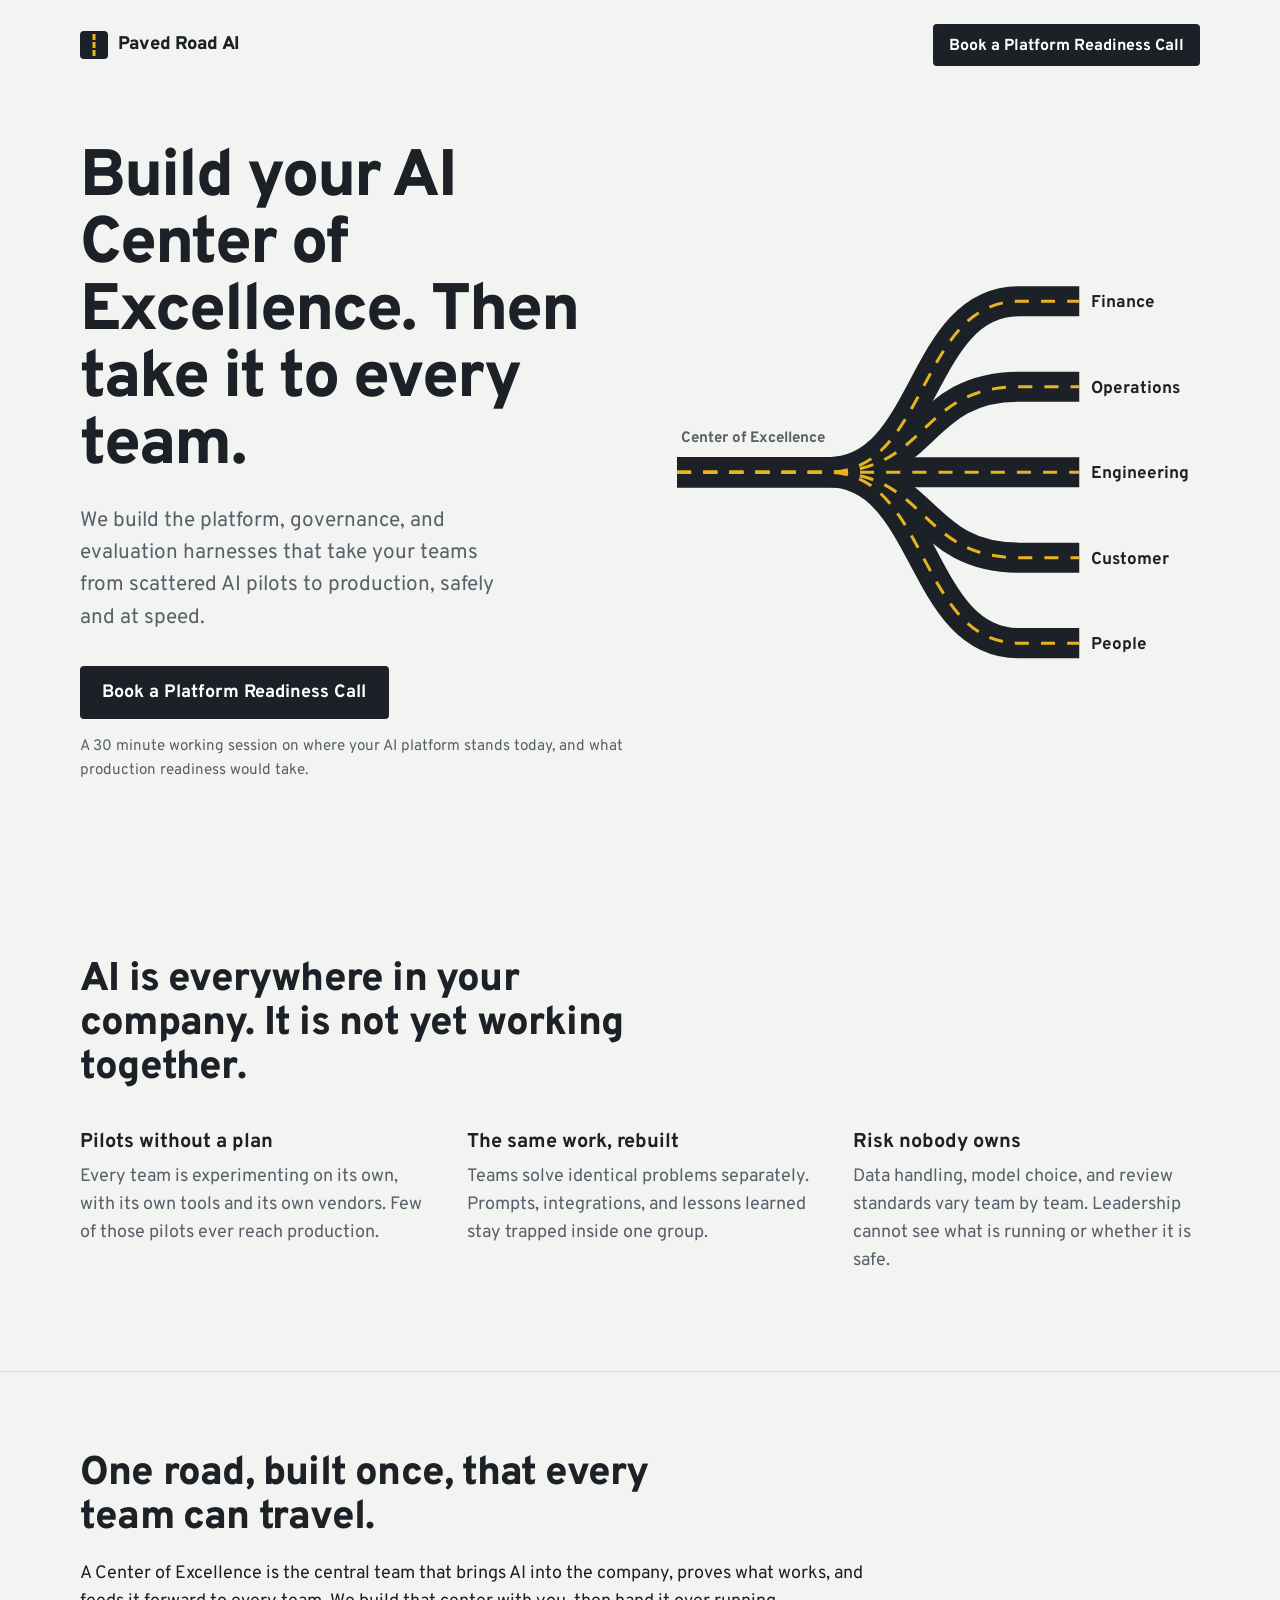
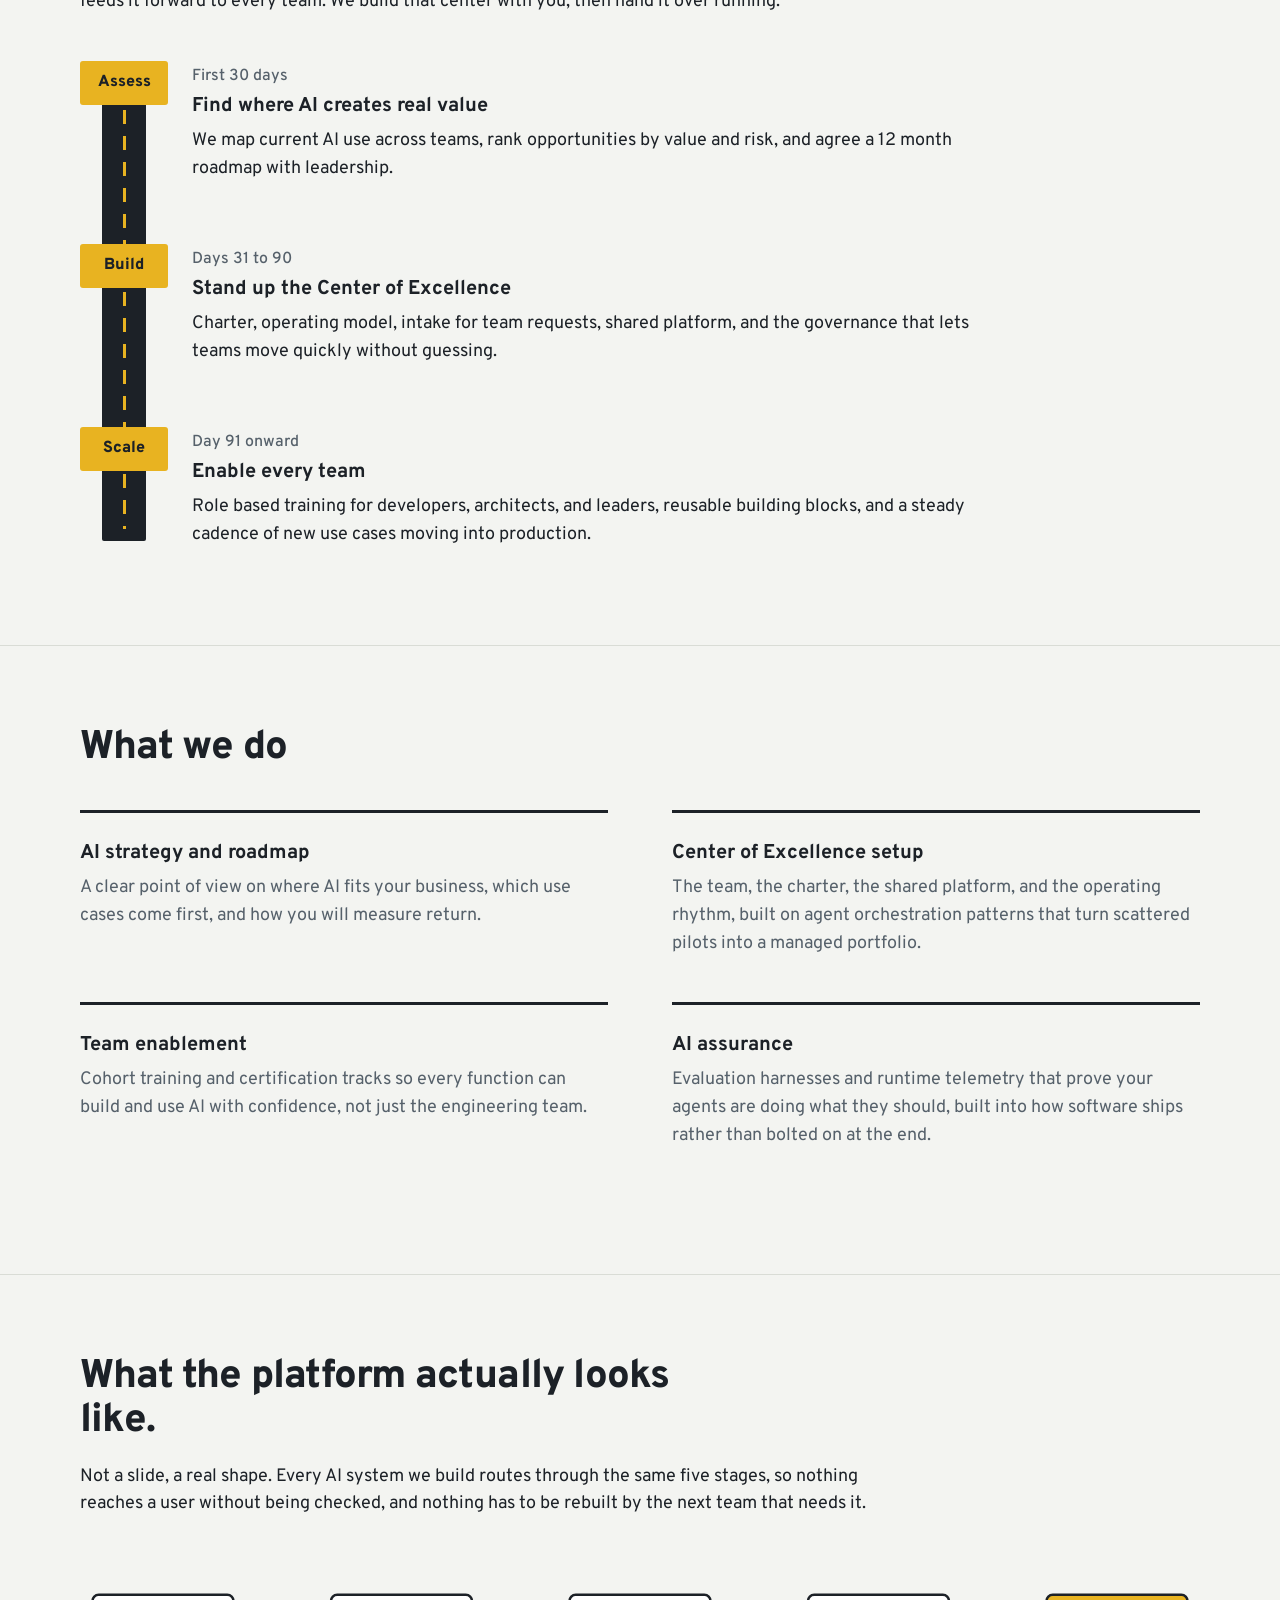
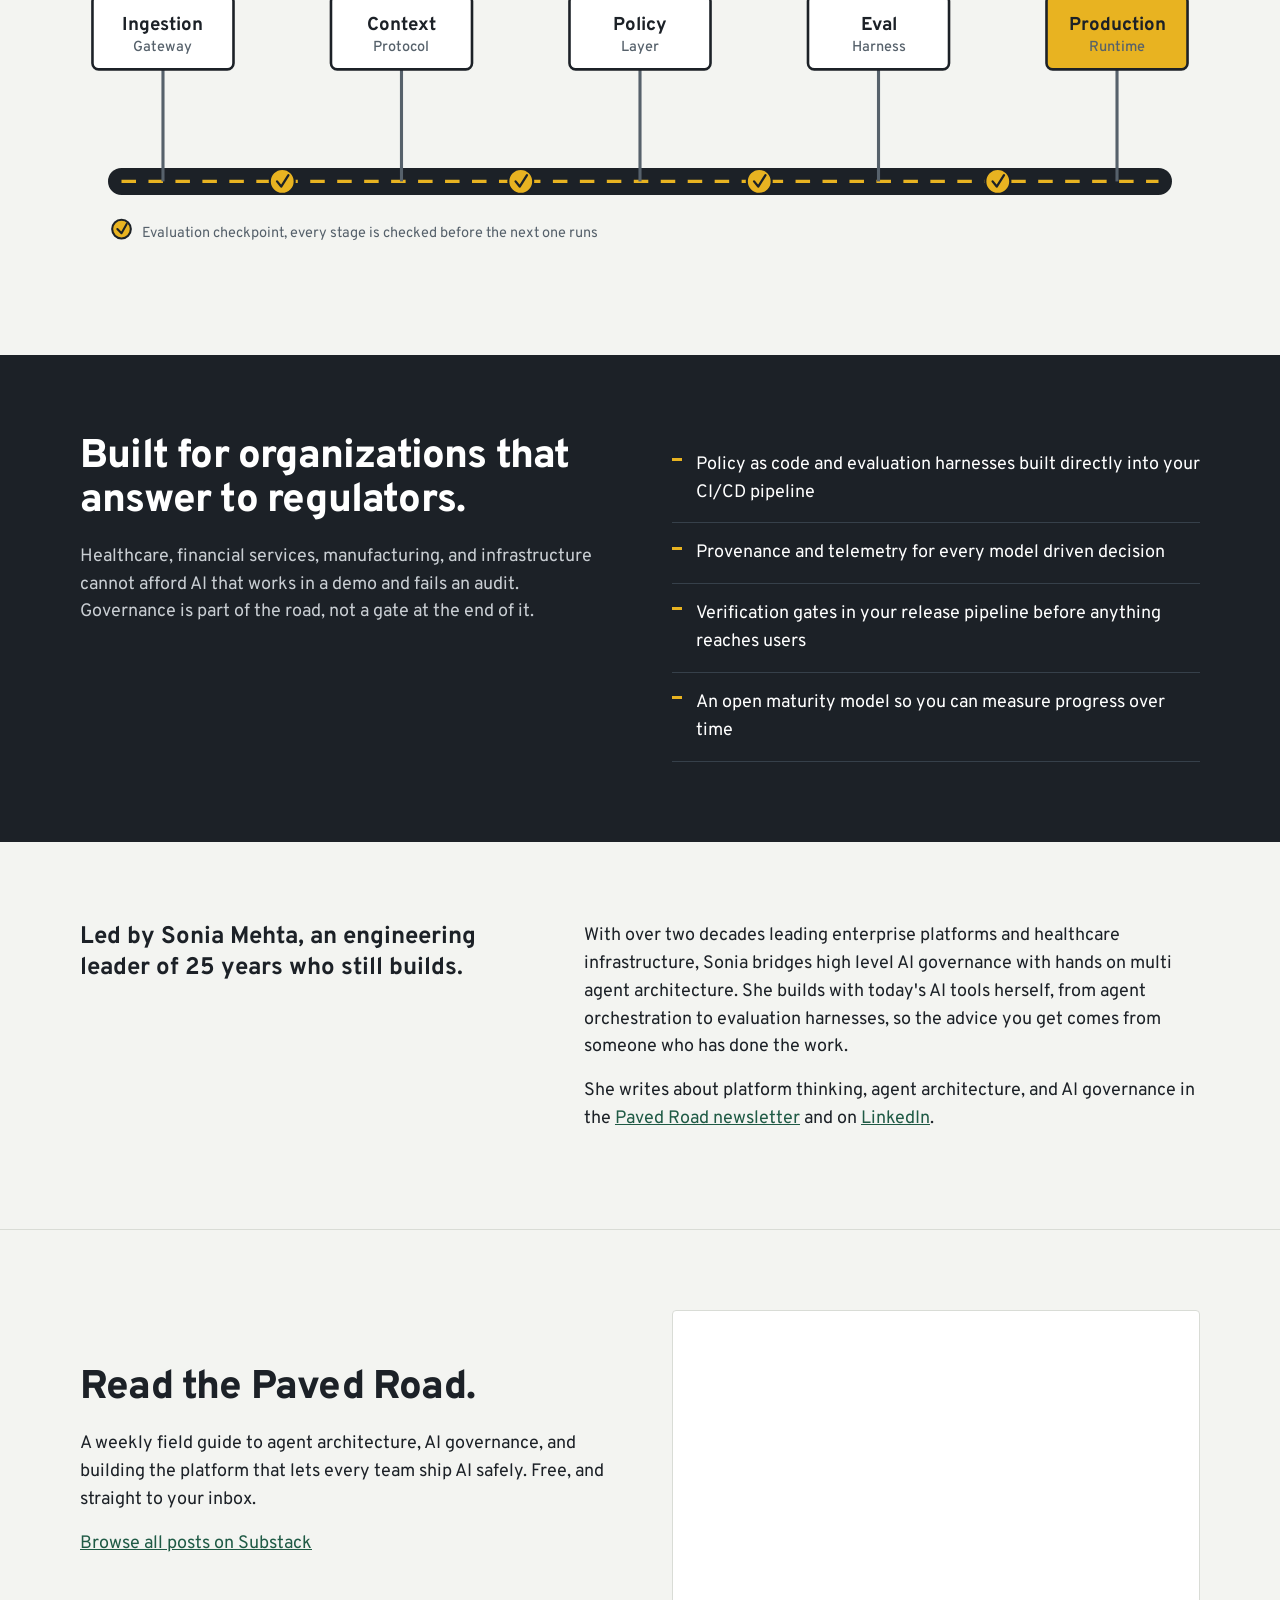
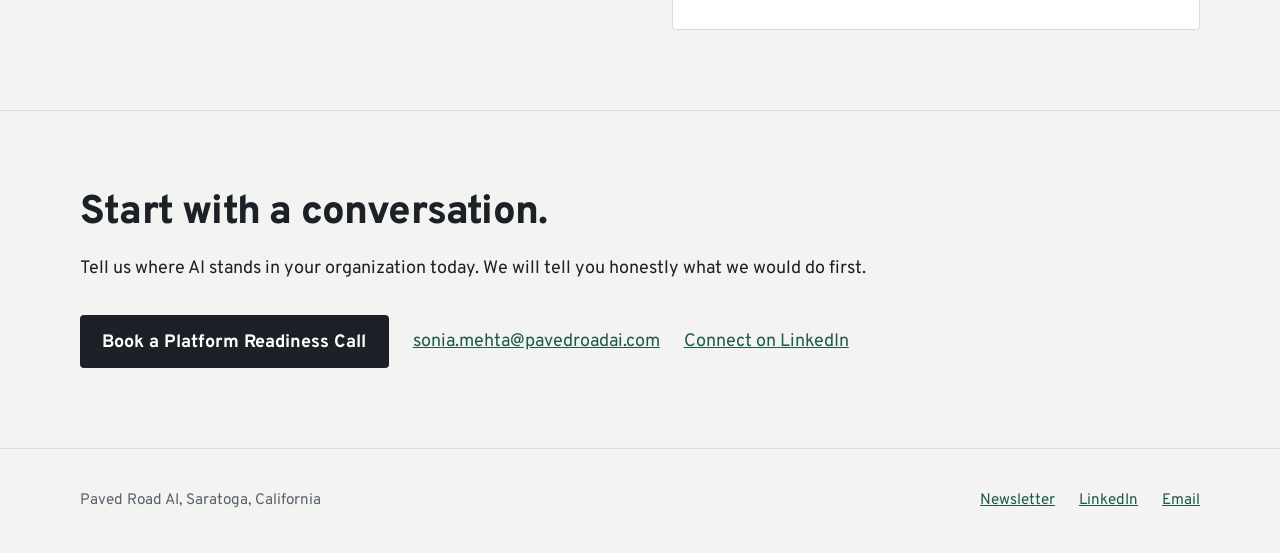
==== index.html @ 919a2238 "Add files via upload" ====
<!DOCTYPE html>
<html lang="en">
<head>
<meta charset="utf-8">
<meta name="viewport" content="width=device-width, initial-scale=1, viewport-fit=cover">
<title>Paved Road AI | Your AI Center of Excellence, built and enabled</title>
<meta name="description" content="Paved Road AI builds your AI Center of Excellence, then enables every team to use it safely and at speed.">
<link rel="preconnect" href="https://fonts.googleapis.com">
<link rel="preconnect" href="https://fonts.gstatic.com" crossorigin>
<link href="https://fonts.googleapis.com/css2?family=Overpass:wght@400;500;700;800&display=swap" rel="stylesheet">
<style>
  /* Change this one link when your Calendly page is ready: search for CALENDLY in the script below. */
  :root {
    --asphalt: #1C2127;
    --concrete: #F3F4F1;
    --curb: #D9DCD6;
    --lane: #E8B321;
    --slate: #56616B;
    --sign: #1F5A45;
    --measure: 68ch;
    box-sizing: border-box;
    padding-top: env(safe-area-inset-top, 0px);
    padding-bottom: env(safe-area-inset-bottom, 0px);
  }
  *, *::before, *::after { box-sizing: inherit; }
  html { scroll-padding-top: env(safe-area-inset-top, 0px); scroll-behavior: smooth; }
  body {
    margin: 0;
    background: var(--concrete);
    color: var(--asphalt);
    font-family: "Overpass", "Helvetica Neue", Arial, sans-serif;
    font-size: 1.125rem;
    line-height: 1.55;
    -webkit-font-smoothing: antialiased;
  }
  a { color: var(--sign); }
  a:focus-visible, .btn:focus-visible { outline: 3px solid var(--lane); outline-offset: 3px; }
  img, svg { max-width: 100%; }

  .wrap { width: min(1120px, 100% - 2.5rem); margin-inline: auto; }

  /* Header */
  .top { display: flex; align-items: center; justify-content: space-between; padding-block: 1.5rem; }
  .mark { display: flex; align-items: center; gap: .6rem; font-weight: 800; font-size: 1.15rem; text-decoration: none; color: var(--asphalt); letter-spacing: -.01em; }
  .mark svg { width: 28px; height: 28px; }

  .btn {
    display: inline-block;
    background: var(--asphalt);
    color: #fff;
    font-weight: 700;
    text-decoration: none;
    padding: .85rem 1.4rem .75rem;
    border-radius: 4px;
    transition: background .15s ease;
  }
  .btn:hover { background: var(--sign); }
  .btn.small { padding: .6rem 1rem .5rem; font-size: 1rem; }

  /* Hero */
  .hero { display: grid; grid-template-columns: 1.05fr 1fr; gap: 3rem; align-items: center; padding-block: 3.5rem 5rem; }
  h1 {
    font-size: clamp(2.4rem, 5.2vw, 4.1rem);
    line-height: 1.02;
    letter-spacing: -.03em;
    font-weight: 800;
    margin: 0 0 1.5rem;
  }
  .lede { font-size: 1.3rem; color: var(--slate); max-width: 34ch; margin: 0 0 2rem; }
  .hero-note { margin-top: 1rem; font-size: .95rem; color: var(--slate); }

  .road-map { width: 100%; height: auto; display: block; }
  .road-map .bed { fill: none; stroke: var(--asphalt); stroke-width: 30; stroke-linecap: butt; }
  .road-map .line { fill: none; stroke: var(--lane); stroke-width: 3; stroke-dasharray: 14 12; }
  .road-map text { font-family: "Overpass", sans-serif; fill: var(--asphalt); font-size: 17px; font-weight: 700; }
  .road-map .hub { font-size: 15px; font-weight: 700; fill: var(--slate); }
  @media (prefers-reduced-motion: no-preference) {
    .road-map .line { animation: flow 2.8s cubic-bezier(.2,.7,.3,1) 1 both; }
    @keyframes flow { from { stroke-dashoffset: 260; } to { stroke-dashoffset: 0; } }
  }

  /* Sections */
  section { padding-block: 5rem; }
  section + section { border-top: 1px solid var(--curb); }
  h2 { font-size: clamp(1.8rem, 3.2vw, 2.5rem); line-height: 1.1; letter-spacing: -.02em; font-weight: 800; margin: 0 0 1.25rem; max-width: 22ch; }
  h3 { font-size: 1.25rem; line-height: 1.25; margin: 0 0 .5rem; font-weight: 700; }
  p { margin: 0 0 1rem; max-width: var(--measure); }

  .problem-grid { display: grid; grid-template-columns: repeat(3, 1fr); gap: 2.5rem; margin-top: 2.5rem; }
  .problem-grid p { color: var(--slate); }

  /* The route: a real sequence, so it is numbered */
  .route { list-style: none; margin: 3rem 0 0; padding: 0; position: relative; }
  .route::before {
    content: "";
    position: absolute; left: 22px; top: 8px; bottom: 8px; width: 44px;
    background: var(--asphalt);
    border-radius: 2px;
  }
  .route::after {
    content: "";
    position: absolute; left: 43px; top: 20px; bottom: 20px; width: 3px;
    background: repeating-linear-gradient(to bottom, var(--lane) 0 14px, transparent 14px 26px);
  }
  .route li { position: relative; padding: 0 0 3rem 7rem; }
  .route li:last-child { padding-bottom: 0; }
  .route .stop {
    position: absolute; left: 0; top: -.2rem;
    width: 88px; height: 44px;
    display: grid; place-items: center;
    background: var(--lane); color: var(--asphalt);
    font-weight: 800; font-size: 1rem; border-radius: 3px;
    z-index: 1;
  }
  .route .days { color: var(--slate); font-weight: 500; font-size: 1rem; margin-bottom: .35rem; }

  .services { display: grid; grid-template-columns: 1fr 1fr; gap: 0 4rem; margin-top: 2.5rem; }
  .services div { padding: 1.75rem 0; border-top: 3px solid var(--asphalt); }
  .services p { color: var(--slate); }

  .pipeline { width: 100%; height: auto; margin-top: 2.5rem; }
  .road-bed2 { fill: none; stroke: var(--asphalt); stroke-width: 26; stroke-linecap: round; }
  .road-line2 { fill: none; stroke: var(--lane); stroke-width: 3; stroke-dasharray: 14 12; }
  .signs .post { stroke: var(--slate); stroke-width: 3; }
  .signs rect { fill: #fff; stroke: var(--asphalt); stroke-width: 2.5; }
  .signs text { font-family: "Overpass", sans-serif; font-weight: 700; font-size: 18px; fill: var(--asphalt); text-anchor: middle; }
  .signs text.sub { font-weight: 500; font-size: 14px; fill: var(--slate); }
  .sign-final rect { fill: var(--lane); }
  .checkpoints circle { fill: var(--lane); stroke: var(--asphalt); stroke-width: 2; }
  .checkpoints path { fill: none; stroke: var(--asphalt); stroke-width: 2.2; stroke-linecap: round; stroke-linejoin: round; }
  .legend circle { fill: var(--lane); stroke: var(--asphalt); stroke-width: 2; }
  .legend path { fill: none; stroke: var(--asphalt); stroke-width: 2; stroke-linecap: round; stroke-linejoin: round; }
  .legend text { font-family: "Overpass", sans-serif; font-size: 14px; fill: var(--slate); dominant-baseline: middle; }

  .assurance { background: var(--asphalt); color: #fff; border-top: none !important; }
  .assurance h2 { color: #fff; }
  .assurance p { color: #C9CED3; }
  .assurance .cols { display: grid; grid-template-columns: 1fr 1fr; gap: 4rem; align-items: start; }
  .assurance ul { margin: 0; padding: 0; list-style: none; }
  .assurance li { padding: 1rem 0 1rem 1.5rem; border-bottom: 1px solid #36404A; position: relative; }
  .assurance li::before { content: ""; position: absolute; left: 0; top: 1.45rem; width: 10px; height: 3px; background: var(--lane); }
  .assurance + section { border-top: none; }

  .about { display: grid; grid-template-columns: 1fr 1.4fr; gap: 4rem; }
  .about .kicker { font-size: 1.5rem; font-weight: 700; line-height: 1.3; margin: 0; }

  .closing { text-align: left; }
  .closing .actions { display: flex; flex-wrap: wrap; gap: 1.5rem; align-items: center; margin-top: 2rem; }

  .news-cols { display: grid; grid-template-columns: 1fr 1fr; gap: 4rem; align-items: center; }
  .newsletter iframe { width: 100%; height: 320px; border: 1px solid var(--curb); border-radius: 4px; background: #fff; }
  .foot-links { display: flex; gap: 1.5rem; flex-wrap: wrap; }

  footer { padding-block: 2.5rem; border-top: 1px solid var(--curb); color: var(--slate); font-size: .95rem; }
  footer .wrap { display: flex; flex-wrap: wrap; gap: 1rem 2rem; justify-content: space-between; }

  @media (max-width: 860px) {
    .hero, .assurance .cols, .about, .news-cols { grid-template-columns: 1fr; gap: 2.5rem; }
    .hero { padding-block: 2rem 3.5rem; }
    .problem-grid, .services { grid-template-columns: 1fr; gap: 0; }
    .pipeline { min-width: 820px; }
    #architecture .wrap { overflow-x: auto; }
    .problem-grid { gap: 1.5rem; }
    section { padding-block: 3.5rem; }
    .route li { padding-left: 6.5rem; }
  }
</style>
</head>
<body>

<header class="wrap top">
  <a class="mark" href="#">
    <svg viewBox="0 0 28 28" aria-hidden="true"><rect width="28" height="28" rx="4" fill="#1C2127"/><rect x="12.5" y="3" width="3" height="6" fill="#E8B321"/><rect x="12.5" y="11" width="3" height="6" fill="#E8B321"/><rect x="12.5" y="19" width="3" height="6" fill="#E8B321"/></svg>
    Paved Road AI
  </a>
  <a class="btn small js-book" href="#">Book a Platform Readiness Call</a>
</header>

<main>
  <div class="wrap hero">
    <div>
      <h1>Build your AI Center of Excellence. Then take it to every team.</h1>
      <p class="lede">We build the platform, governance, and evaluation harnesses that take your teams from scattered AI pilots to production, safely and at speed.</p>
      <a class="btn js-book" href="#">Book a Platform Readiness Call</a>
      <p class="hero-note">A 30 minute working session on where your AI platform stands today, and what production readiness would take.</p>
    </div>
    <svg class="road-map" viewBox="0 0 520 440" role="img" aria-label="One road labeled Center of Excellence branching into five roads leading to Finance, Operations, Engineering, Customer, and People.">
      <g class="beds">
        <path class="bed" d="M0 220 H150 C250 220 240 50 340 50 H400"/>
        <path class="bed" d="M0 220 H150 C250 220 240 135 340 135 H400"/>
        <path class="bed" d="M0 220 H400"/>
        <path class="bed" d="M0 220 H150 C250 220 240 305 340 305 H400"/>
        <path class="bed" d="M0 220 H150 C250 220 240 390 340 390 H400"/>
      </g>
      <g>
        <path class="line" d="M0 220 H150 C250 220 240 50 340 50 H400"/>
        <path class="line" d="M0 220 H150 C250 220 240 135 340 135 H400"/>
        <path class="line" d="M0 220 H400"/>
        <path class="line" d="M0 220 H150 C250 220 240 305 340 305 H400"/>
        <path class="line" d="M0 220 H150 C250 220 240 390 340 390 H400"/>
      </g>
      <text class="hub" x="4" y="190">Center of Excellence</text>
      <text x="412" y="56">Finance</text>
      <text x="412" y="141">Operations</text>
      <text x="412" y="226">Engineering</text>
      <text x="412" y="311">Customer</text>
      <text x="412" y="396">People</text>
    </svg>
  </div>

  <section>
    <div class="wrap">
      <h2>AI is everywhere in your company. It is not yet working together.</h2>
      <div class="problem-grid">
        <div>
          <h3>Pilots without a plan</h3>
          <p>Every team is experimenting on its own, with its own tools and its own vendors. Few of those pilots ever reach production.</p>
        </div>
        <div>
          <h3>The same work, rebuilt</h3>
          <p>Teams solve identical problems separately. Prompts, integrations, and lessons learned stay trapped inside one group.</p>
        </div>
        <div>
          <h3>Risk nobody owns</h3>
          <p>Data handling, model choice, and review standards vary team by team. Leadership cannot see what is running or whether it is safe.</p>
        </div>
      </div>
    </div>
  </section>

  <section id="approach">
    <div class="wrap">
      <h2>One road, built once, that every team can travel.</h2>
      <p>A Center of Excellence is the central team that brings AI into the company, proves what works, and feeds it forward to every team. We build that center with you, then hand it over running.</p>
      <ol class="route">
        <li>
          <span class="stop">Assess</span>
          <div class="days">First 30 days</div>
          <h3>Find where AI creates real value</h3>
          <p>We map current AI use across teams, rank opportunities by value and risk, and agree a 12 month roadmap with leadership.</p>
        </li>
        <li>
          <span class="stop">Build</span>
          <div class="days">Days 31 to 90</div>
          <h3>Stand up the Center of Excellence</h3>
          <p>Charter, operating model, intake for team requests, shared platform, and the governance that lets teams move quickly without guessing.</p>
        </li>
        <li>
          <span class="stop">Scale</span>
          <div class="days">Day 91 onward</div>
          <h3>Enable every team</h3>
          <p>Role based training for developers, architects, and leaders, reusable building blocks, and a steady cadence of new use cases moving into production.</p>
        </li>
      </ol>
    </div>
  </section>

  <section id="services">
    <div class="wrap">
      <h2>What we do</h2>
      <div class="services">
        <div>
          <h3>AI strategy and roadmap</h3>
          <p>A clear point of view on where AI fits your business, which use cases come first, and how you will measure return.</p>
        </div>
        <div>
          <h3>Center of Excellence setup</h3>
          <p>The team, the charter, the shared platform, and the operating rhythm, built on agent orchestration patterns that turn scattered pilots into a managed portfolio.</p>
        </div>
        <div>
          <h3>Team enablement</h3>
          <p>Cohort training and certification tracks so every function can build and use AI with confidence, not just the engineering team.</p>
        </div>
        <div>
          <h3>AI assurance</h3>
          <p>Evaluation harnesses and runtime telemetry that prove your agents are doing what they should, built into how software ships rather than bolted on at the end.</p>
        </div>
      </div>
    </div>
  </section>

  <section id="architecture">
    <div class="wrap">
      <h2>What the platform actually looks like.</h2>
      <p>Not a slide, a real shape. Every AI system we build routes through the same five stages, so nothing reaches a user without being checked, and nothing has to be rebuilt by the next team that needs it.</p>
      <svg class="pipeline" viewBox="0 0 1080 280" role="img" aria-label="A road with five stops: Ingestion Gateway, Context Protocol, Policy Layer, Eval Harness, and Production Runtime, with evaluation checkpoints running along the road between each stop.">
        <path class="road-bed2" d="M40 200 H1040"/>
        <path class="road-line2" d="M40 200 H1040"/>
        <g class="checkpoints">
          <g transform="translate(195,200)"><circle r="12"/><path d="M-5 0 L-1 5 L6 -6" /></g>
          <g transform="translate(425,200)"><circle r="12"/><path d="M-5 0 L-1 5 L6 -6" /></g>
          <g transform="translate(655,200)"><circle r="12"/><path d="M-5 0 L-1 5 L6 -6" /></g>
          <g transform="translate(885,200)"><circle r="12"/><path d="M-5 0 L-1 5 L6 -6" /></g>
        </g>
        <g class="signs">
          <g transform="translate(80,0)">
            <line class="post" x1="0" y1="90" x2="0" y2="200"/>
            <rect x="-68" y="20" width="136" height="72" rx="6"/>
            <text y="54">Ingestion</text>
            <text y="74" class="sub">Gateway</text>
          </g>
          <g transform="translate(310,0)">
            <line class="post" x1="0" y1="90" x2="0" y2="200"/>
            <rect x="-68" y="20" width="136" height="72" rx="6"/>
            <text y="54">Context</text>
            <text y="74" class="sub">Protocol</text>
          </g>
          <g transform="translate(540,0)">
            <line class="post" x1="0" y1="90" x2="0" y2="200"/>
            <rect x="-68" y="20" width="136" height="72" rx="6"/>
            <text y="54">Policy</text>
            <text y="74" class="sub">Layer</text>
          </g>
          <g transform="translate(770,0)">
            <line class="post" x1="0" y1="90" x2="0" y2="200"/>
            <rect x="-68" y="20" width="136" height="72" rx="6"/>
            <text y="54">Eval</text>
            <text y="74" class="sub">Harness</text>
          </g>
          <g transform="translate(1000,0)" class="sign-final">
            <line class="post" x1="0" y1="90" x2="0" y2="200"/>
            <rect x="-68" y="20" width="136" height="72" rx="6"/>
            <text y="54">Production</text>
            <text y="74" class="sub">Runtime</text>
          </g>
        </g>
        <g class="legend" transform="translate(40,250)">
          <circle r="9" cy="-4"/>
          <path d="M-4 -4 L0 0 L5 -9" transform="translate(0,0)"/>
          <text x="20" y="0">Evaluation checkpoint, every stage is checked before the next one runs</text>
        </g>
      </svg>
    </div>
  </section>

  <section class="assurance">
    <div class="wrap cols">
      <div>
        <h2>Built for organizations that answer to regulators.</h2>
        <p>Healthcare, financial services, manufacturing, and infrastructure cannot afford AI that works in a demo and fails an audit. Governance is part of the road, not a gate at the end of it.</p>
      </div>
      <ul>
        <li>Policy as code and evaluation harnesses built directly into your CI/CD pipeline</li>
        <li>Provenance and telemetry for every model driven decision</li>
        <li>Verification gates in your release pipeline before anything reaches users</li>
        <li>An open maturity model so you can measure progress over time</li>
      </ul>
    </div>
  </section>

  <section id="about">
    <div class="wrap about">
      <p class="kicker">Led by Sonia Mehta, an engineering leader of 25 years who still builds.</p>
      <div>
        <p>With over two decades leading enterprise platforms and healthcare infrastructure, Sonia bridges high level AI governance with hands on multi agent architecture. She builds with today's AI tools herself, from agent orchestration to evaluation harnesses, so the advice you get comes from someone who has done the work.</p>
        <p>She writes about platform thinking, agent architecture, and AI governance in the <a href="https://pavedroadai.substack.com">Paved Road newsletter</a> and on <a href="https://www.linkedin.com/in/sonia-mehta/">LinkedIn</a>.</p>
      </div>
    </div>
  </section>

  <section id="newsletter" class="newsletter">
    <div class="wrap news-cols">
      <div>
        <h2>Read the Paved Road.</h2>
        <p>A weekly field guide to agent architecture, AI governance, and building the platform that lets every team ship AI safely. Free, and straight to your inbox.</p>
        <p><a href="https://pavedroadai.substack.com">Browse all posts on Substack</a></p>
      </div>
      <iframe src="https://pavedroadai.substack.com/embed" title="Subscribe to the Paved Road newsletter" loading="lazy"></iframe>
    </div>
  </section>

  <section class="closing">
    <div class="wrap">
      <h2>Start with a conversation.</h2>
      <p>Tell us where AI stands in your organization today. We will tell you honestly what we would do first.</p>
      <div class="actions">
        <a class="btn js-book" href="#">Book a Platform Readiness Call</a>
        <a href="mailto:sonia.mehta@pavedroadai.com">sonia.mehta@pavedroadai.com</a>
        <a href="https://www.linkedin.com/in/sonia-mehta/">Connect on LinkedIn</a>
      </div>
    </div>
  </section>
</main>

<footer>
  <div class="wrap">
    <span>Paved Road AI, Saratoga, California</span>
    <nav class="foot-links">
      <a href="https://pavedroadai.substack.com">Newsletter</a>
      <a href="https://www.linkedin.com/in/sonia-mehta/">LinkedIn</a>
      <a href="mailto:sonia.mehta@pavedroadai.com">Email</a>
    </nav>
  </div>
</footer>

<script>
  // CALENDLY: paste your scheduling link between the quotes.
  var CALENDLY_URL = "https://calendly.com/mehta-sonia";
  document.querySelectorAll(".js-book").forEach(function (a) {
    a.href = CALENDLY_URL;
    a.target = "_blank";
    a.rel = "noopener";
  });
</script>
</body>
</html>
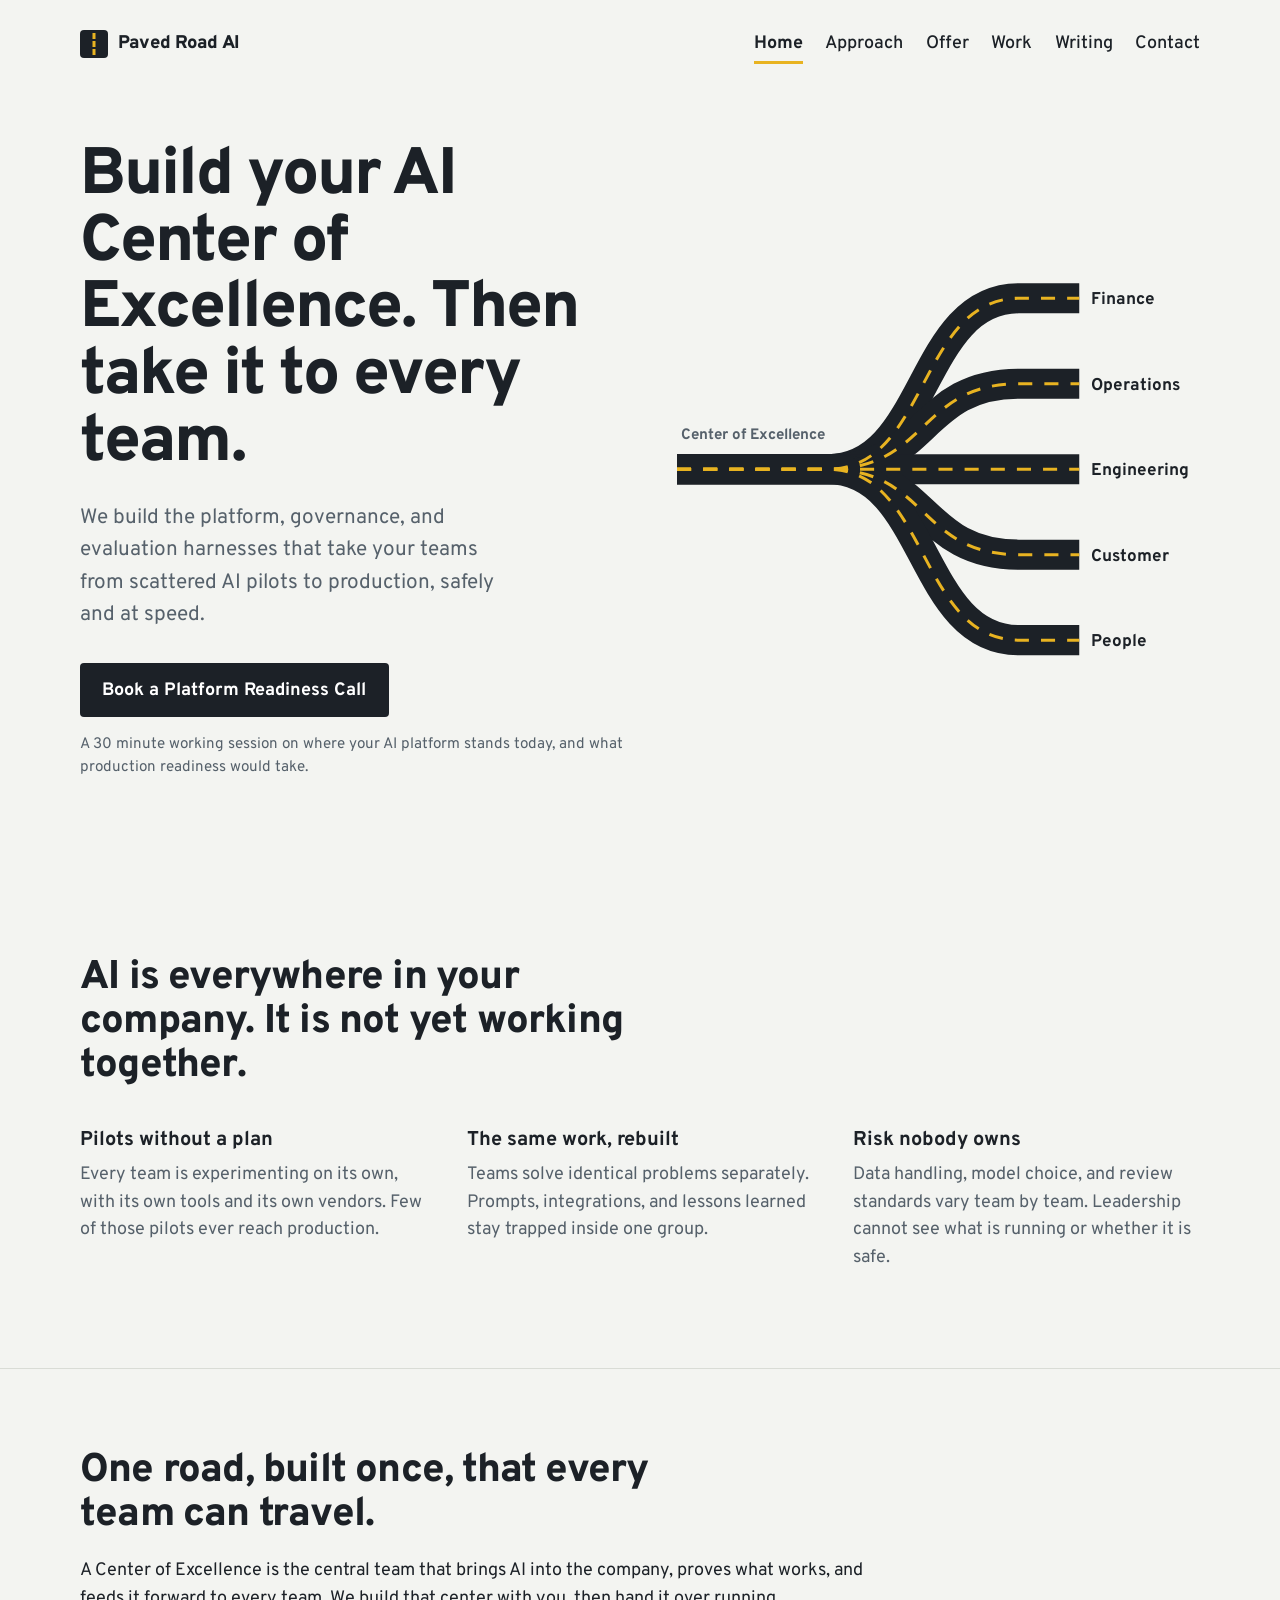
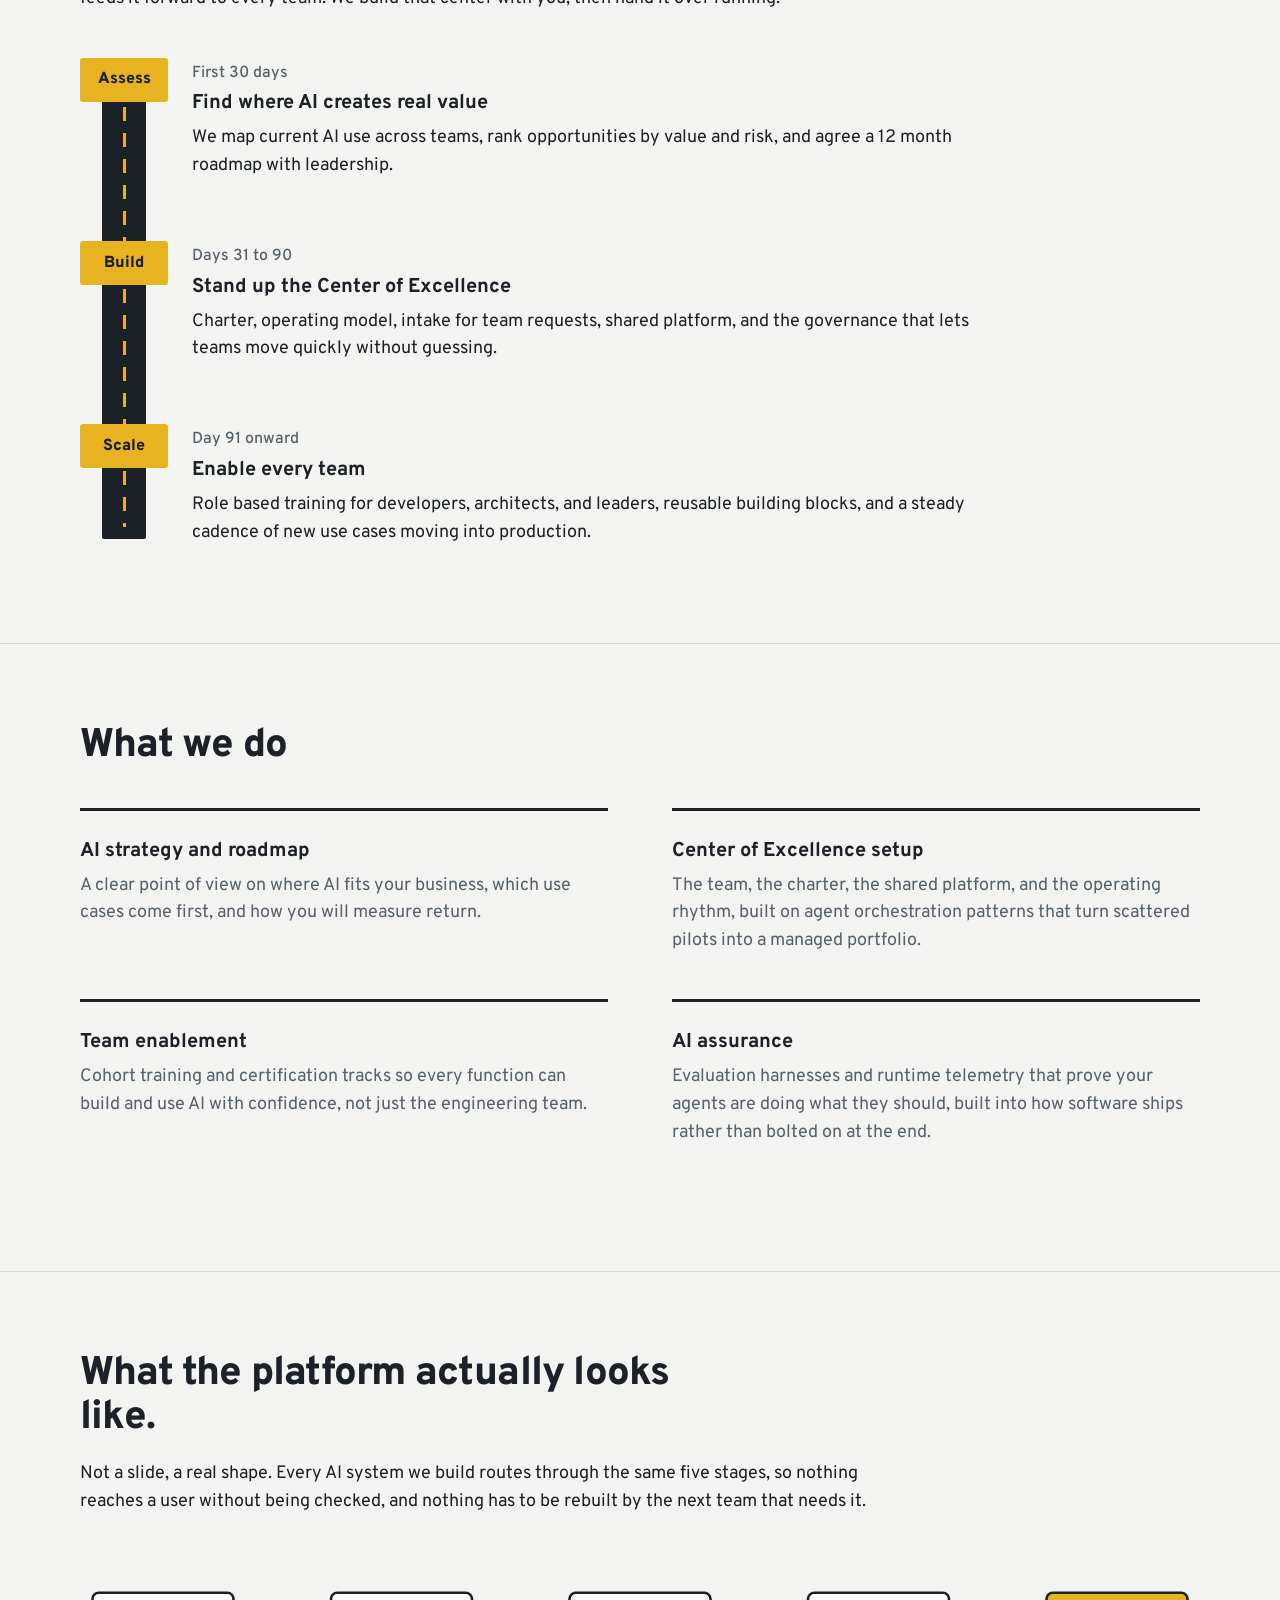
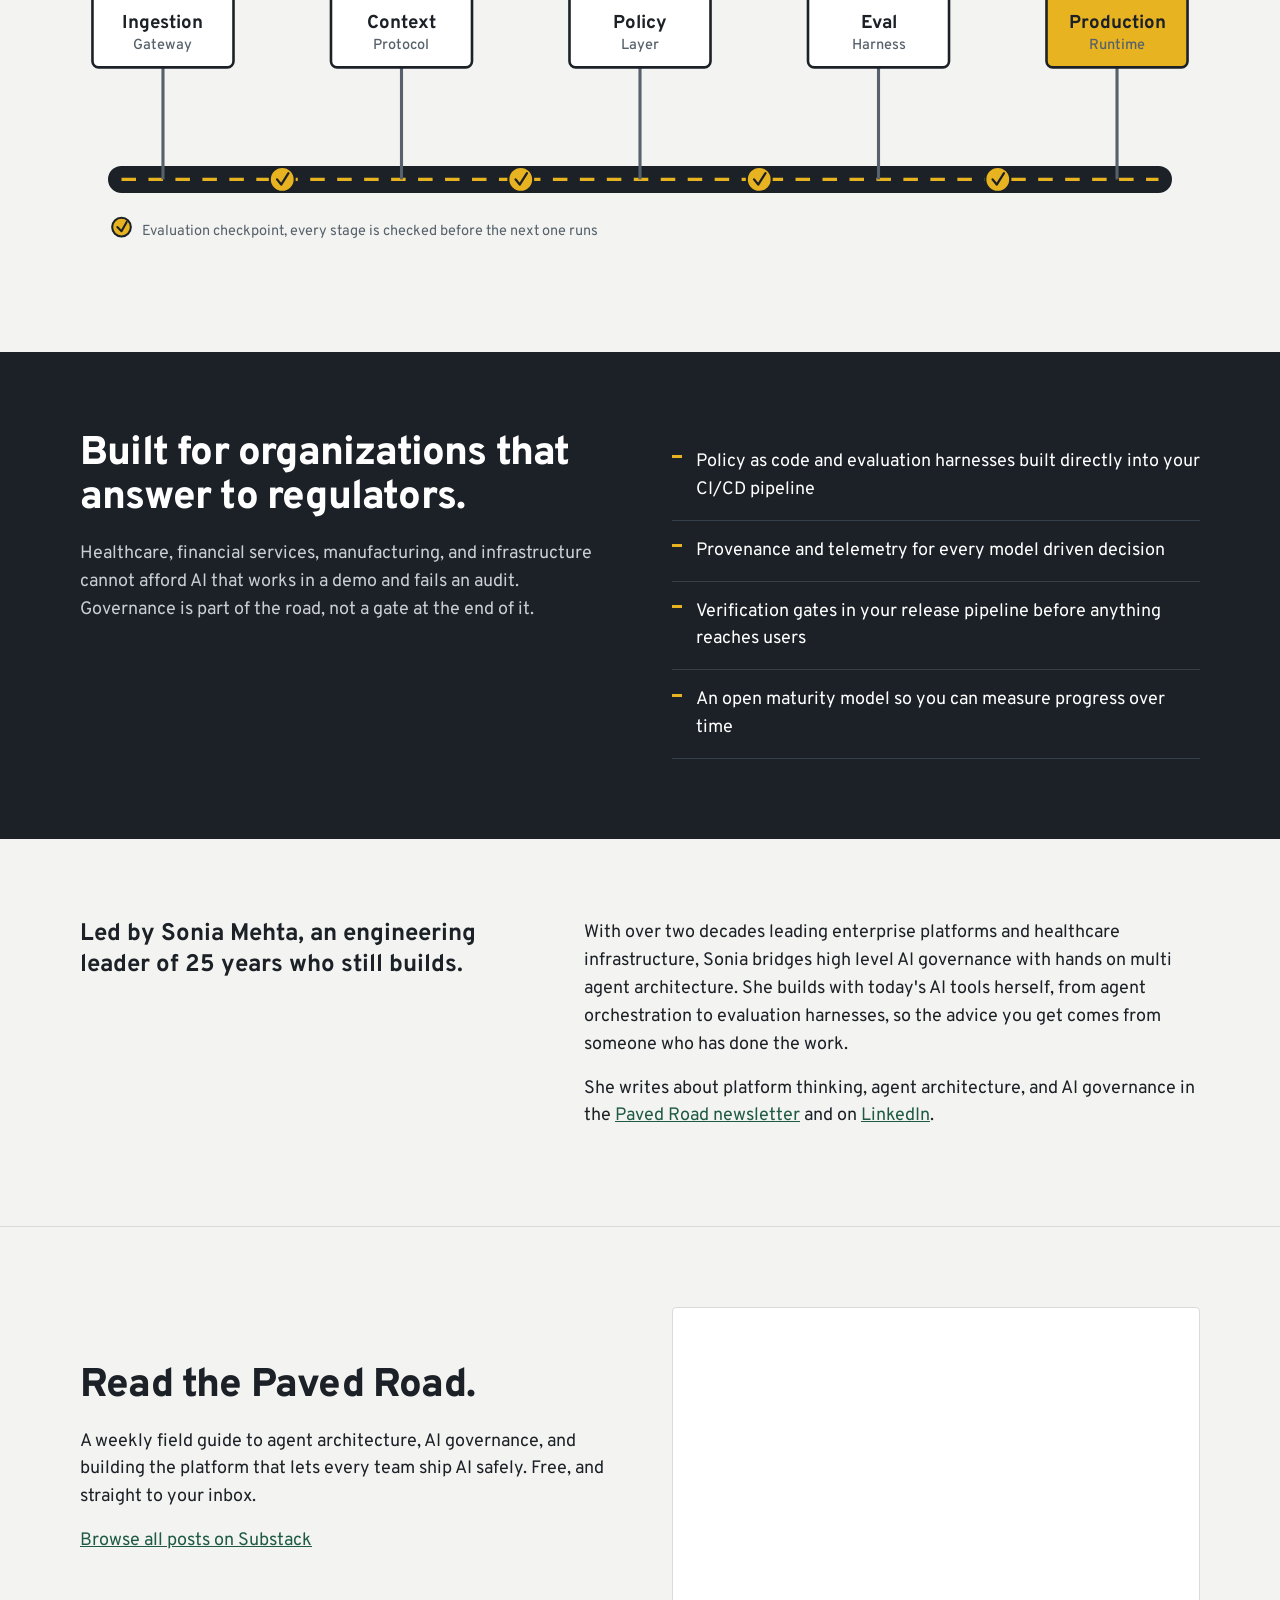
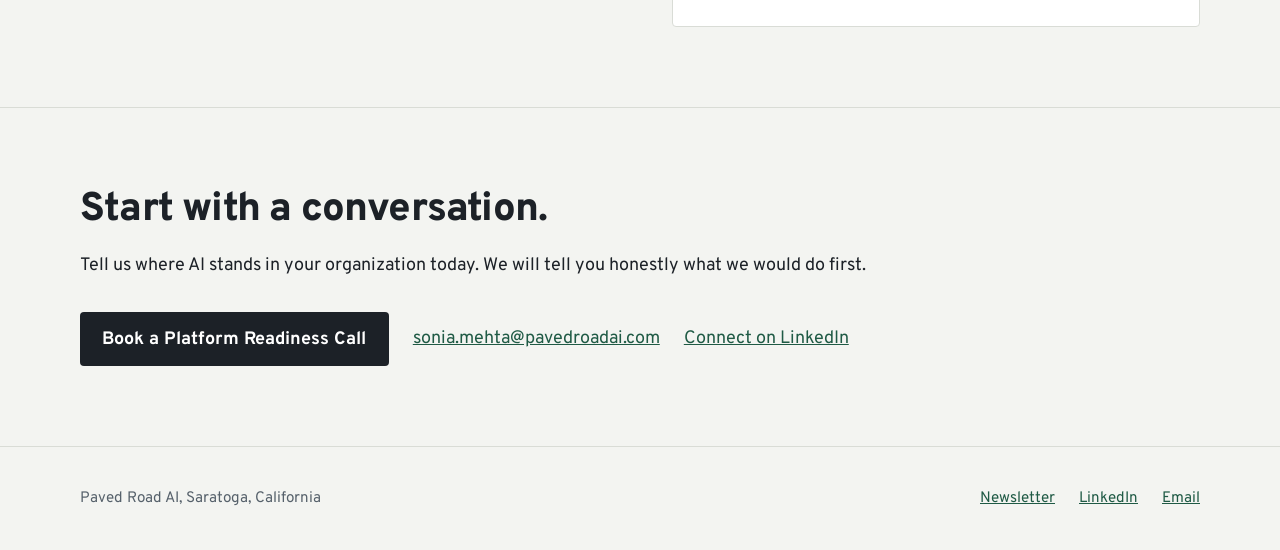
==== commit 8fec533e: "Add Approach, Offer, Work, Writing, Contact and 404 pages with shared navigation First person copy. " ====
--- a/index.html
+++ b/index.html
@@ -8,175 +8,30 @@
 <link rel="preconnect" href="https://fonts.googleapis.com">
 <link rel="preconnect" href="https://fonts.gstatic.com" crossorigin>
 <link href="https://fonts.googleapis.com/css2?family=Overpass:wght@400;500;700;800&display=swap" rel="stylesheet">
-<style>
-  /* Change this one link when your Calendly page is ready: search for CALENDLY in the script below. */
-  :root {
-    --asphalt: #1C2127;
-    --concrete: #F3F4F1;
-    --curb: #D9DCD6;
-    --lane: #E8B321;
-    --slate: #56616B;
-    --sign: #1F5A45;
-    --measure: 68ch;
-    box-sizing: border-box;
-    padding-top: env(safe-area-inset-top, 0px);
-    padding-bottom: env(safe-area-inset-bottom, 0px);
-  }
-  *, *::before, *::after { box-sizing: inherit; }
-  html { scroll-padding-top: env(safe-area-inset-top, 0px); scroll-behavior: smooth; }
-  body {
-    margin: 0;
-    background: var(--concrete);
-    color: var(--asphalt);
-    font-family: "Overpass", "Helvetica Neue", Arial, sans-serif;
-    font-size: 1.125rem;
-    line-height: 1.55;
-    -webkit-font-smoothing: antialiased;
-  }
-  a { color: var(--sign); }
-  a:focus-visible, .btn:focus-visible { outline: 3px solid var(--lane); outline-offset: 3px; }
-  img, svg { max-width: 100%; }
-
-  .wrap { width: min(1120px, 100% - 2.5rem); margin-inline: auto; }
-
-  /* Header */
-  .top { display: flex; align-items: center; justify-content: space-between; padding-block: 1.5rem; }
-  .mark { display: flex; align-items: center; gap: .6rem; font-weight: 800; font-size: 1.15rem; text-decoration: none; color: var(--asphalt); letter-spacing: -.01em; }
-  .mark svg { width: 28px; height: 28px; }
-
-  .btn {
-    display: inline-block;
-    background: var(--asphalt);
-    color: #fff;
-    font-weight: 700;
-    text-decoration: none;
-    padding: .85rem 1.4rem .75rem;
-    border-radius: 4px;
-    transition: background .15s ease;
-  }
-  .btn:hover { background: var(--sign); }
-  .btn.small { padding: .6rem 1rem .5rem; font-size: 1rem; }
-
-  /* Hero */
-  .hero { display: grid; grid-template-columns: 1.05fr 1fr; gap: 3rem; align-items: center; padding-block: 3.5rem 5rem; }
-  h1 {
-    font-size: clamp(2.4rem, 5.2vw, 4.1rem);
-    line-height: 1.02;
-    letter-spacing: -.03em;
-    font-weight: 800;
-    margin: 0 0 1.5rem;
-  }
-  .lede { font-size: 1.3rem; color: var(--slate); max-width: 34ch; margin: 0 0 2rem; }
-  .hero-note { margin-top: 1rem; font-size: .95rem; color: var(--slate); }
-
-  .road-map { width: 100%; height: auto; display: block; }
-  .road-map .bed { fill: none; stroke: var(--asphalt); stroke-width: 30; stroke-linecap: butt; }
-  .road-map .line { fill: none; stroke: var(--lane); stroke-width: 3; stroke-dasharray: 14 12; }
-  .road-map text { font-family: "Overpass", sans-serif; fill: var(--asphalt); font-size: 17px; font-weight: 700; }
-  .road-map .hub { font-size: 15px; font-weight: 700; fill: var(--slate); }
-  @media (prefers-reduced-motion: no-preference) {
-    .road-map .line { animation: flow 2.8s cubic-bezier(.2,.7,.3,1) 1 both; }
-    @keyframes flow { from { stroke-dashoffset: 260; } to { stroke-dashoffset: 0; } }
-  }
-
-  /* Sections */
-  section { padding-block: 5rem; }
-  section + section { border-top: 1px solid var(--curb); }
-  h2 { font-size: clamp(1.8rem, 3.2vw, 2.5rem); line-height: 1.1; letter-spacing: -.02em; font-weight: 800; margin: 0 0 1.25rem; max-width: 22ch; }
-  h3 { font-size: 1.25rem; line-height: 1.25; margin: 0 0 .5rem; font-weight: 700; }
-  p { margin: 0 0 1rem; max-width: var(--measure); }
-
-  .problem-grid { display: grid; grid-template-columns: repeat(3, 1fr); gap: 2.5rem; margin-top: 2.5rem; }
-  .problem-grid p { color: var(--slate); }
-
-  /* The route: a real sequence, so it is numbered */
-  .route { list-style: none; margin: 3rem 0 0; padding: 0; position: relative; }
-  .route::before {
-    content: "";
-    position: absolute; left: 22px; top: 8px; bottom: 8px; width: 44px;
-    background: var(--asphalt);
-    border-radius: 2px;
-  }
-  .route::after {
-    content: "";
-    position: absolute; left: 43px; top: 20px; bottom: 20px; width: 3px;
-    background: repeating-linear-gradient(to bottom, var(--lane) 0 14px, transparent 14px 26px);
-  }
-  .route li { position: relative; padding: 0 0 3rem 7rem; }
-  .route li:last-child { padding-bottom: 0; }
-  .route .stop {
-    position: absolute; left: 0; top: -.2rem;
-    width: 88px; height: 44px;
-    display: grid; place-items: center;
-    background: var(--lane); color: var(--asphalt);
-    font-weight: 800; font-size: 1rem; border-radius: 3px;
-    z-index: 1;
-  }
-  .route .days { color: var(--slate); font-weight: 500; font-size: 1rem; margin-bottom: .35rem; }
-
-  .services { display: grid; grid-template-columns: 1fr 1fr; gap: 0 4rem; margin-top: 2.5rem; }
-  .services div { padding: 1.75rem 0; border-top: 3px solid var(--asphalt); }
-  .services p { color: var(--slate); }
-
-  .pipeline { width: 100%; height: auto; margin-top: 2.5rem; }
-  .road-bed2 { fill: none; stroke: var(--asphalt); stroke-width: 26; stroke-linecap: round; }
-  .road-line2 { fill: none; stroke: var(--lane); stroke-width: 3; stroke-dasharray: 14 12; }
-  .signs .post { stroke: var(--slate); stroke-width: 3; }
-  .signs rect { fill: #fff; stroke: var(--asphalt); stroke-width: 2.5; }
-  .signs text { font-family: "Overpass", sans-serif; font-weight: 700; font-size: 18px; fill: var(--asphalt); text-anchor: middle; }
-  .signs text.sub { font-weight: 500; font-size: 14px; fill: var(--slate); }
-  .sign-final rect { fill: var(--lane); }
-  .checkpoints circle { fill: var(--lane); stroke: var(--asphalt); stroke-width: 2; }
-  .checkpoints path { fill: none; stroke: var(--asphalt); stroke-width: 2.2; stroke-linecap: round; stroke-linejoin: round; }
-  .legend circle { fill: var(--lane); stroke: var(--asphalt); stroke-width: 2; }
-  .legend path { fill: none; stroke: var(--asphalt); stroke-width: 2; stroke-linecap: round; stroke-linejoin: round; }
-  .legend text { font-family: "Overpass", sans-serif; font-size: 14px; fill: var(--slate); dominant-baseline: middle; }
-
-  .assurance { background: var(--asphalt); color: #fff; border-top: none !important; }
-  .assurance h2 { color: #fff; }
-  .assurance p { color: #C9CED3; }
-  .assurance .cols { display: grid; grid-template-columns: 1fr 1fr; gap: 4rem; align-items: start; }
-  .assurance ul { margin: 0; padding: 0; list-style: none; }
-  .assurance li { padding: 1rem 0 1rem 1.5rem; border-bottom: 1px solid #36404A; position: relative; }
-  .assurance li::before { content: ""; position: absolute; left: 0; top: 1.45rem; width: 10px; height: 3px; background: var(--lane); }
-  .assurance + section { border-top: none; }
-
-  .about { display: grid; grid-template-columns: 1fr 1.4fr; gap: 4rem; }
-  .about .kicker { font-size: 1.5rem; font-weight: 700; line-height: 1.3; margin: 0; }
-
-  .closing { text-align: left; }
-  .closing .actions { display: flex; flex-wrap: wrap; gap: 1.5rem; align-items: center; margin-top: 2rem; }
-
-  .news-cols { display: grid; grid-template-columns: 1fr 1fr; gap: 4rem; align-items: center; }
-  .newsletter iframe { width: 100%; height: 320px; border: 1px solid var(--curb); border-radius: 4px; background: #fff; }
-  .foot-links { display: flex; gap: 1.5rem; flex-wrap: wrap; }
-
-  footer { padding-block: 2.5rem; border-top: 1px solid var(--curb); color: var(--slate); font-size: .95rem; }
-  footer .wrap { display: flex; flex-wrap: wrap; gap: 1rem 2rem; justify-content: space-between; }
-
-  @media (max-width: 860px) {
-    .hero, .assurance .cols, .about, .news-cols { grid-template-columns: 1fr; gap: 2.5rem; }
-    .hero { padding-block: 2rem 3.5rem; }
-    .problem-grid, .services { grid-template-columns: 1fr; gap: 0; }
-    .pipeline { min-width: 820px; }
-    #architecture .wrap { overflow-x: auto; }
-    .problem-grid { gap: 1.5rem; }
-    section { padding-block: 3.5rem; }
-    .route li { padding-left: 6.5rem; }
-  }
-</style>
+<link rel="stylesheet" href="/assets/site.css">
+<link rel="icon" href="/assets/favicon.svg" type="image/svg+xml">
 </head>
 <body>
+<a class="skip" href="#main">Skip to content</a>
 
 <header class="wrap top">
-  <a class="mark" href="#">
+  <a class="mark" href="/">
     <svg viewBox="0 0 28 28" aria-hidden="true"><rect width="28" height="28" rx="4" fill="#1C2127"/><rect x="12.5" y="3" width="3" height="6" fill="#E8B321"/><rect x="12.5" y="11" width="3" height="6" fill="#E8B321"/><rect x="12.5" y="19" width="3" height="6" fill="#E8B321"/></svg>
     Paved Road AI
   </a>
-  <a class="btn small js-book" href="#">Book a Platform Readiness Call</a>
+  <nav aria-label="Primary">
+    <ul class="nav">
+      <li><a href="/" aria-current="page">Home</a></li>
+      <li><a href="/approach/">Approach</a></li>
+      <li><a href="/offer/">Offer</a></li>
+      <li><a href="/work/">Work</a></li>
+      <li><a href="/writing/">Writing</a></li>
+      <li><a href="/contact/">Contact</a></li>
+    </ul>
+  </nav>
 </header>
 
-<main>
+<main id="main">
   <div class="wrap hero">
     <div>
       <h1>Build your AI Center of Excellence. Then take it to every team.</h1>
@@ -385,7 +240,7 @@
 <footer>
   <div class="wrap">
     <span>Paved Road AI, Saratoga, California</span>
-    <nav class="foot-links">
+    <nav class="foot-links" aria-label="Elsewhere">
       <a href="https://pavedroadai.substack.com">Newsletter</a>
       <a href="https://www.linkedin.com/in/sonia-mehta/">LinkedIn</a>
       <a href="mailto:sonia.mehta@pavedroadai.com">Email</a>
--- a/assets/site.css
+++ b/assets/site.css
@@ -0,0 +1,187 @@
+:root {
+  --asphalt: #1C2127;
+  --concrete: #F3F4F1;
+  --curb: #D9DCD6;
+  --lane: #E8B321;
+  --slate: #56616B;
+  --sign: #1F5A45;
+  --measure: 68ch;
+  box-sizing: border-box;
+  padding-top: env(safe-area-inset-top, 0px);
+  padding-bottom: env(safe-area-inset-bottom, 0px);
+}
+*, *::before, *::after { box-sizing: inherit; }
+html { scroll-padding-top: env(safe-area-inset-top, 0px); scroll-behavior: smooth; }
+body {
+  margin: 0;
+  background: var(--concrete);
+  color: var(--asphalt);
+  font-family: "Overpass", "Helvetica Neue", Arial, sans-serif;
+  font-size: 1.125rem;
+  line-height: 1.55;
+  -webkit-font-smoothing: antialiased;
+}
+a { color: var(--sign); }
+a:focus-visible, .btn:focus-visible { outline: 3px solid var(--lane); outline-offset: 3px; }
+img, svg { max-width: 100%; }
+
+.wrap { width: min(1120px, 100% - 2.5rem); margin-inline: auto; }
+
+/* Header */
+.top { display: flex; align-items: center; justify-content: space-between; padding-block: 1.5rem; }
+.mark { display: flex; align-items: center; gap: .6rem; font-weight: 800; font-size: 1.15rem; text-decoration: none; color: var(--asphalt); letter-spacing: -.01em; }
+.mark svg { width: 28px; height: 28px; }
+
+.btn {
+  display: inline-block;
+  background: var(--asphalt);
+  color: #fff;
+  font-weight: 700;
+  text-decoration: none;
+  padding: .85rem 1.4rem .75rem;
+  border-radius: 4px;
+  transition: background .15s ease;
+}
+.btn:hover { background: var(--sign); }
+.btn.small { padding: .6rem 1rem .5rem; font-size: 1rem; }
+
+/* Hero */
+.hero { display: grid; grid-template-columns: 1.05fr 1fr; gap: 3rem; align-items: center; padding-block: 3.5rem 5rem; }
+h1 {
+  font-size: clamp(2.4rem, 5.2vw, 4.1rem);
+  line-height: 1.02;
+  letter-spacing: -.03em;
+  font-weight: 800;
+  margin: 0 0 1.5rem;
+}
+.lede { font-size: 1.3rem; color: var(--slate); max-width: 34ch; margin: 0 0 2rem; }
+.hero-note { margin-top: 1rem; font-size: .95rem; color: var(--slate); }
+
+.road-map { width: 100%; height: auto; display: block; }
+.road-map .bed { fill: none; stroke: var(--asphalt); stroke-width: 30; stroke-linecap: butt; }
+.road-map .line { fill: none; stroke: var(--lane); stroke-width: 3; stroke-dasharray: 14 12; }
+.road-map text { font-family: "Overpass", sans-serif; fill: var(--asphalt); font-size: 17px; font-weight: 700; }
+.road-map .hub { font-size: 15px; font-weight: 700; fill: var(--slate); }
+@media (prefers-reduced-motion: no-preference) {
+  .road-map .line { animation: flow 2.8s cubic-bezier(.2,.7,.3,1) 1 both; }
+  @keyframes flow { from { stroke-dashoffset: 260; } to { stroke-dashoffset: 0; } }
+}
+
+/* Sections */
+section { padding-block: 5rem; }
+section + section { border-top: 1px solid var(--curb); }
+h2 { font-size: clamp(1.8rem, 3.2vw, 2.5rem); line-height: 1.1; letter-spacing: -.02em; font-weight: 800; margin: 0 0 1.25rem; max-width: 22ch; }
+h3 { font-size: 1.25rem; line-height: 1.25; margin: 0 0 .5rem; font-weight: 700; }
+p { margin: 0 0 1rem; max-width: var(--measure); }
+
+.problem-grid { display: grid; grid-template-columns: repeat(3, 1fr); gap: 2.5rem; margin-top: 2.5rem; }
+.problem-grid p { color: var(--slate); }
+
+/* The route: a real sequence, so it is numbered */
+.route { list-style: none; margin: 3rem 0 0; padding: 0; position: relative; }
+.route::before {
+  content: "";
+  position: absolute; left: 22px; top: 8px; bottom: 8px; width: 44px;
+  background: var(--asphalt);
+  border-radius: 2px;
+}
+.route::after {
+  content: "";
+  position: absolute; left: 43px; top: 20px; bottom: 20px; width: 3px;
+  background: repeating-linear-gradient(to bottom, var(--lane) 0 14px, transparent 14px 26px);
+}
+.route li { position: relative; padding: 0 0 3rem 7rem; }
+.route li:last-child { padding-bottom: 0; }
+.route .stop {
+  position: absolute; left: 0; top: -.2rem;
+  width: 88px; height: 44px;
+  display: grid; place-items: center;
+  background: var(--lane); color: var(--asphalt);
+  font-weight: 800; font-size: 1rem; border-radius: 3px;
+  z-index: 1;
+}
+.route .days { color: var(--slate); font-weight: 500; font-size: 1rem; margin-bottom: .35rem; }
+
+.services { display: grid; grid-template-columns: 1fr 1fr; gap: 0 4rem; margin-top: 2.5rem; }
+.services div { padding: 1.75rem 0; border-top: 3px solid var(--asphalt); }
+.services p { color: var(--slate); }
+
+.pipeline { width: 100%; height: auto; margin-top: 2.5rem; }
+.road-bed2 { fill: none; stroke: var(--asphalt); stroke-width: 26; stroke-linecap: round; }
+.road-line2 { fill: none; stroke: var(--lane); stroke-width: 3; stroke-dasharray: 14 12; }
+.signs .post { stroke: var(--slate); stroke-width: 3; }
+.signs rect { fill: #fff; stroke: var(--asphalt); stroke-width: 2.5; }
+.signs text { font-family: "Overpass", sans-serif; font-weight: 700; font-size: 18px; fill: var(--asphalt); text-anchor: middle; }
+.signs text.sub { font-weight: 500; font-size: 14px; fill: var(--slate); }
+.sign-final rect { fill: var(--lane); }
+.checkpoints circle { fill: var(--lane); stroke: var(--asphalt); stroke-width: 2; }
+.checkpoints path { fill: none; stroke: var(--asphalt); stroke-width: 2.2; stroke-linecap: round; stroke-linejoin: round; }
+.legend circle { fill: var(--lane); stroke: var(--asphalt); stroke-width: 2; }
+.legend path { fill: none; stroke: var(--asphalt); stroke-width: 2; stroke-linecap: round; stroke-linejoin: round; }
+.legend text { font-family: "Overpass", sans-serif; font-size: 14px; fill: var(--slate); dominant-baseline: middle; }
+
+.assurance { background: var(--asphalt); color: #fff; border-top: none !important; }
+.assurance h2 { color: #fff; }
+.assurance p { color: #C9CED3; }
+.assurance .cols { display: grid; grid-template-columns: 1fr 1fr; gap: 4rem; align-items: start; }
+.assurance ul { margin: 0; padding: 0; list-style: none; }
+.assurance li { padding: 1rem 0 1rem 1.5rem; border-bottom: 1px solid #36404A; position: relative; }
+.assurance li::before { content: ""; position: absolute; left: 0; top: 1.45rem; width: 10px; height: 3px; background: var(--lane); }
+.assurance + section { border-top: none; }
+
+.about { display: grid; grid-template-columns: 1fr 1.4fr; gap: 4rem; }
+.about .kicker { font-size: 1.5rem; font-weight: 700; line-height: 1.3; margin: 0; }
+
+.closing { text-align: left; }
+.closing .actions { display: flex; flex-wrap: wrap; gap: 1.5rem; align-items: center; margin-top: 2rem; }
+
+.news-cols { display: grid; grid-template-columns: 1fr 1fr; gap: 4rem; align-items: center; }
+.newsletter iframe { width: 100%; height: 320px; border: 1px solid var(--curb); border-radius: 4px; background: #fff; }
+.foot-links { display: flex; gap: 1.5rem; flex-wrap: wrap; }
+
+footer { padding-block: 2.5rem; border-top: 1px solid var(--curb); color: var(--slate); font-size: .95rem; }
+footer .wrap { display: flex; flex-wrap: wrap; gap: 1rem 2rem; justify-content: space-between; }
+
+@media (max-width: 860px) {
+  .hero, .assurance .cols, .about, .news-cols { grid-template-columns: 1fr; gap: 2.5rem; }
+  .hero { padding-block: 2rem 3.5rem; }
+  .problem-grid, .services { grid-template-columns: 1fr; gap: 0; }
+  .pipeline { min-width: 820px; }
+  #architecture .wrap { overflow-x: auto; }
+  .problem-grid { gap: 1.5rem; }
+  section { padding-block: 3.5rem; }
+  .route li { padding-left: 6.5rem; }
+}
+
+.skip { position: absolute; left: 1rem; top: -3rem; background: var(--asphalt); color: #fff; padding: .6rem 1rem; border-radius: 4px; z-index: 10; }
+.skip:focus { top: 1rem; }
+
+/* Site navigation */
+.top { flex-wrap: wrap; gap: 1rem 2rem; }
+.nav { list-style: none; margin: 0; padding: 0; display: flex; flex-wrap: wrap; gap: .25rem 1.4rem; }
+.nav a { display: inline-block; padding: .35rem 0 .2rem; color: var(--asphalt); text-decoration: none; font-weight: 500; border-bottom: 3px solid transparent; }
+.nav a:hover { border-bottom-color: var(--curb); }
+.nav a[aria-current="page"] { font-weight: 700; border-bottom-color: var(--lane); }
+
+/* Inner pages */
+.page-head { padding-block: 3rem 3.5rem; }
+.page-head h1 { font-size: clamp(2.2rem, 4.4vw, 3.4rem); max-width: 20ch; }
+.intro { font-size: 1.25rem; color: var(--slate); max-width: 60ch; margin: 0; }
+.page-head + section { border-top: 1px solid var(--curb); }
+
+.boundaries { display: grid; grid-template-columns: repeat(3, 1fr); gap: 0 2.5rem; margin: 2.5rem 0 0; }
+.boundaries div { padding-top: 1.25rem; border-top: 3px solid var(--asphalt); }
+.boundaries dt { font-size: 1.25rem; font-weight: 700; margin-bottom: .5rem; }
+.boundaries dd { margin: 0; color: var(--slate); }
+
+.project .meta { color: var(--slate); font-size: 1rem; }
+.contact-list { list-style: none; margin: 0; padding: 0; }
+.contact-list li { padding: .6rem 0; border-bottom: 1px solid var(--curb); max-width: var(--measure); }
+
+.placeholder { background: #FFF4CC; border: 2px dashed var(--asphalt); padding: 1rem 1.25rem; max-width: var(--measure); }
+ul.placeholder { padding-left: 2.5rem; }
+
+@media (max-width: 860px) {
+  .boundaries { grid-template-columns: 1fr; gap: 1.5rem; }
+  .page-head { padding-block: 1.5rem 2.5rem; }
+}
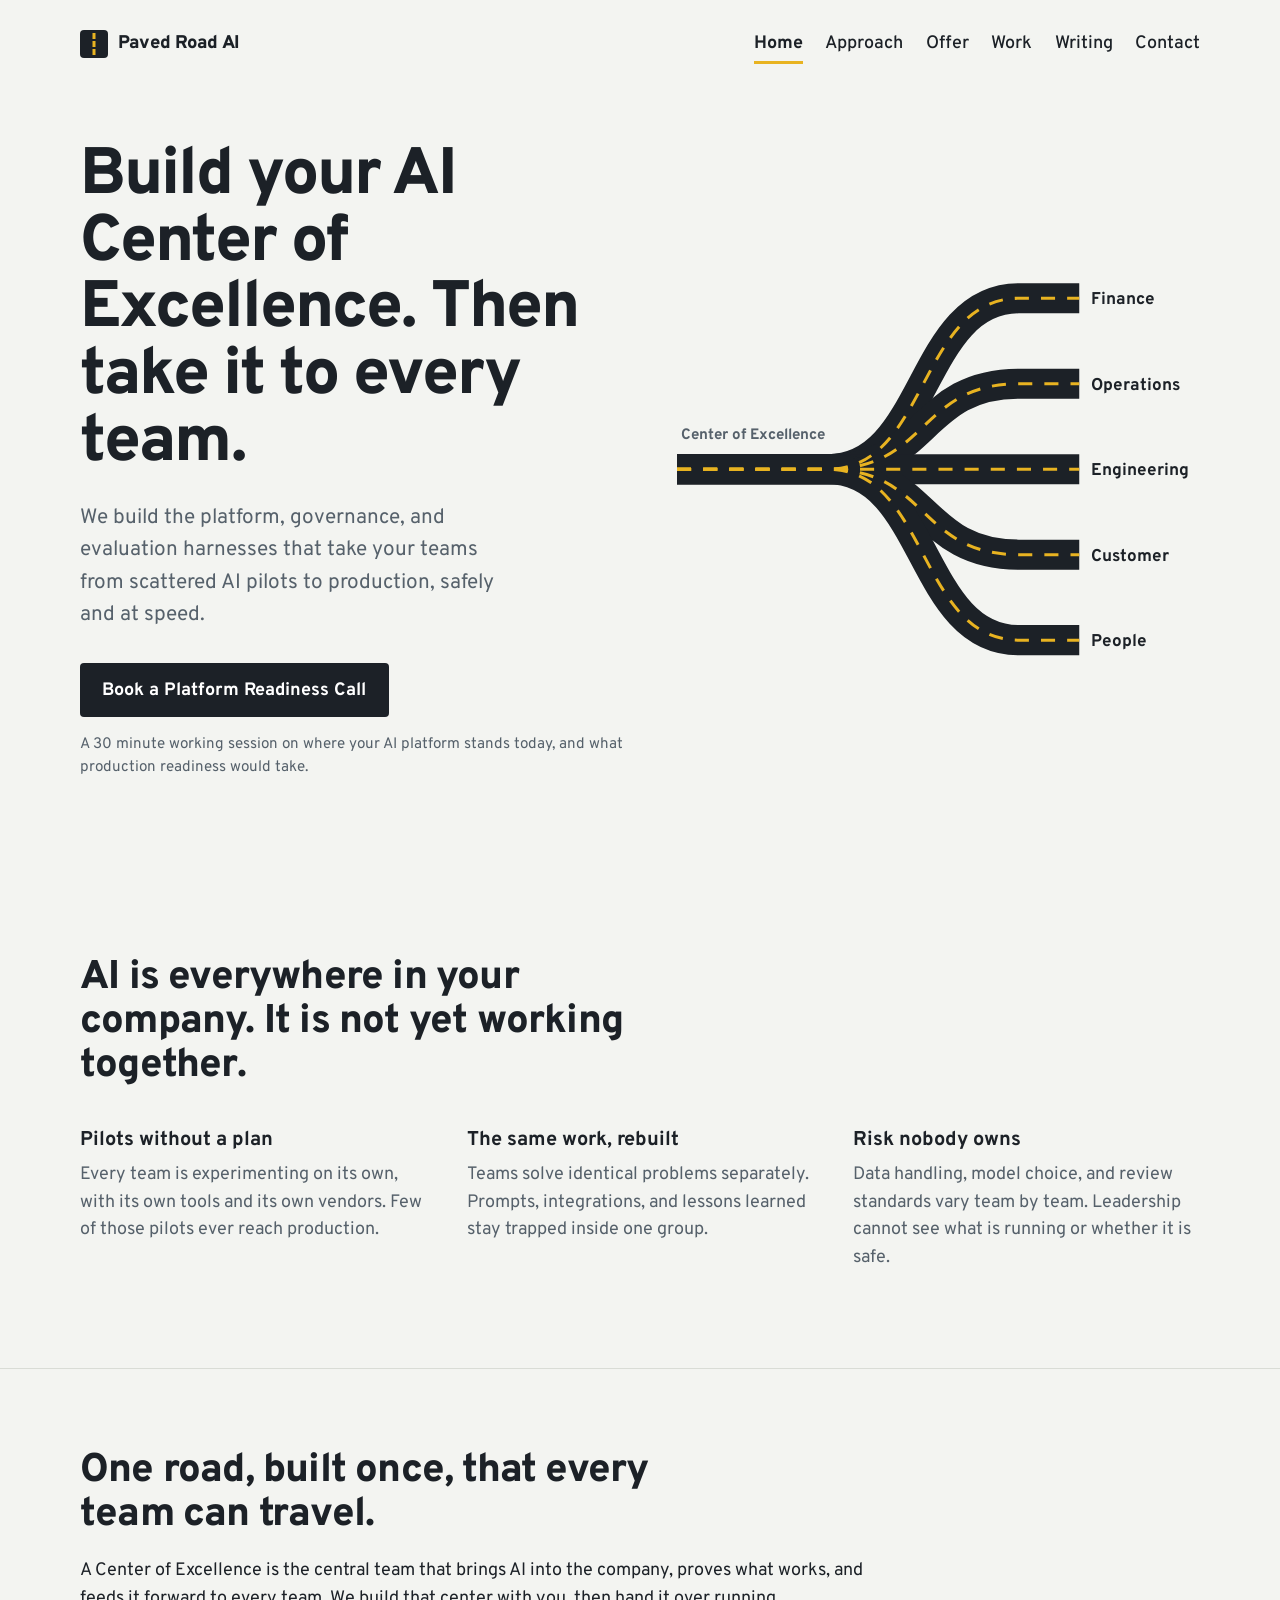
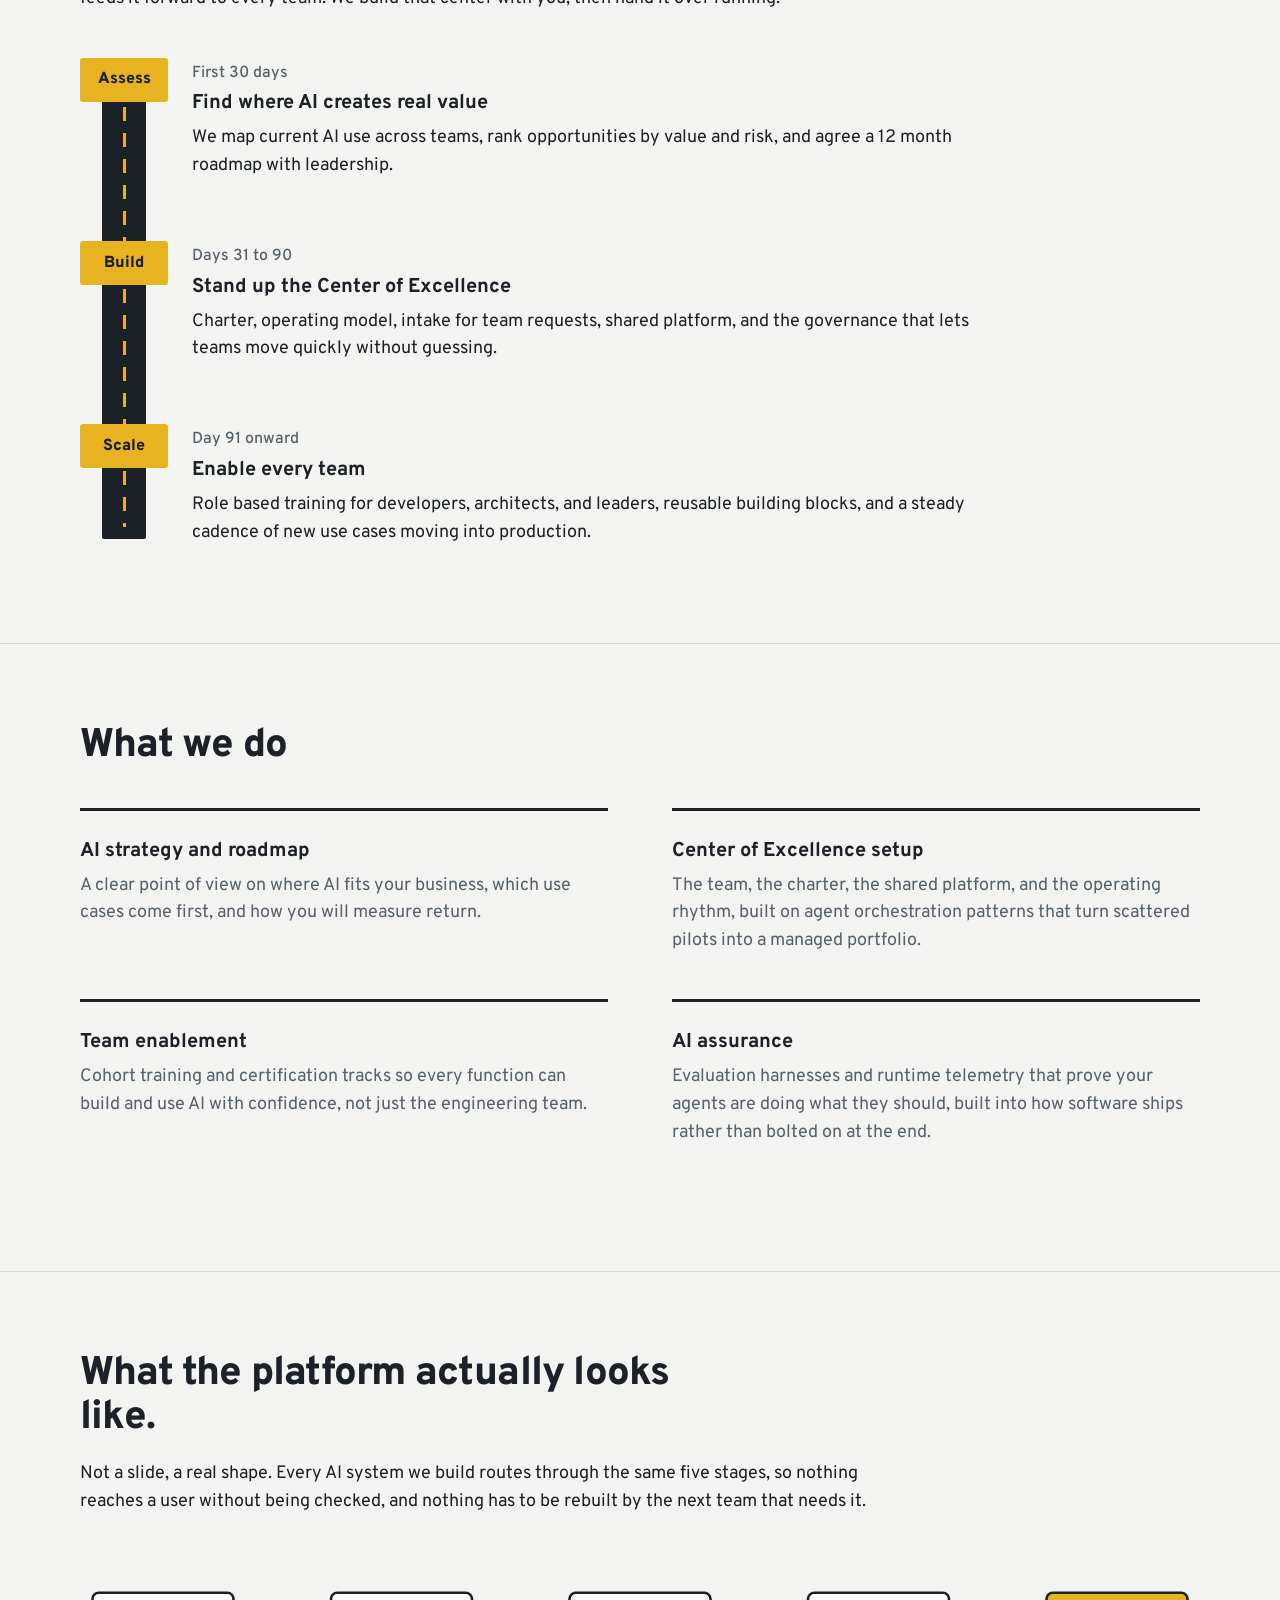
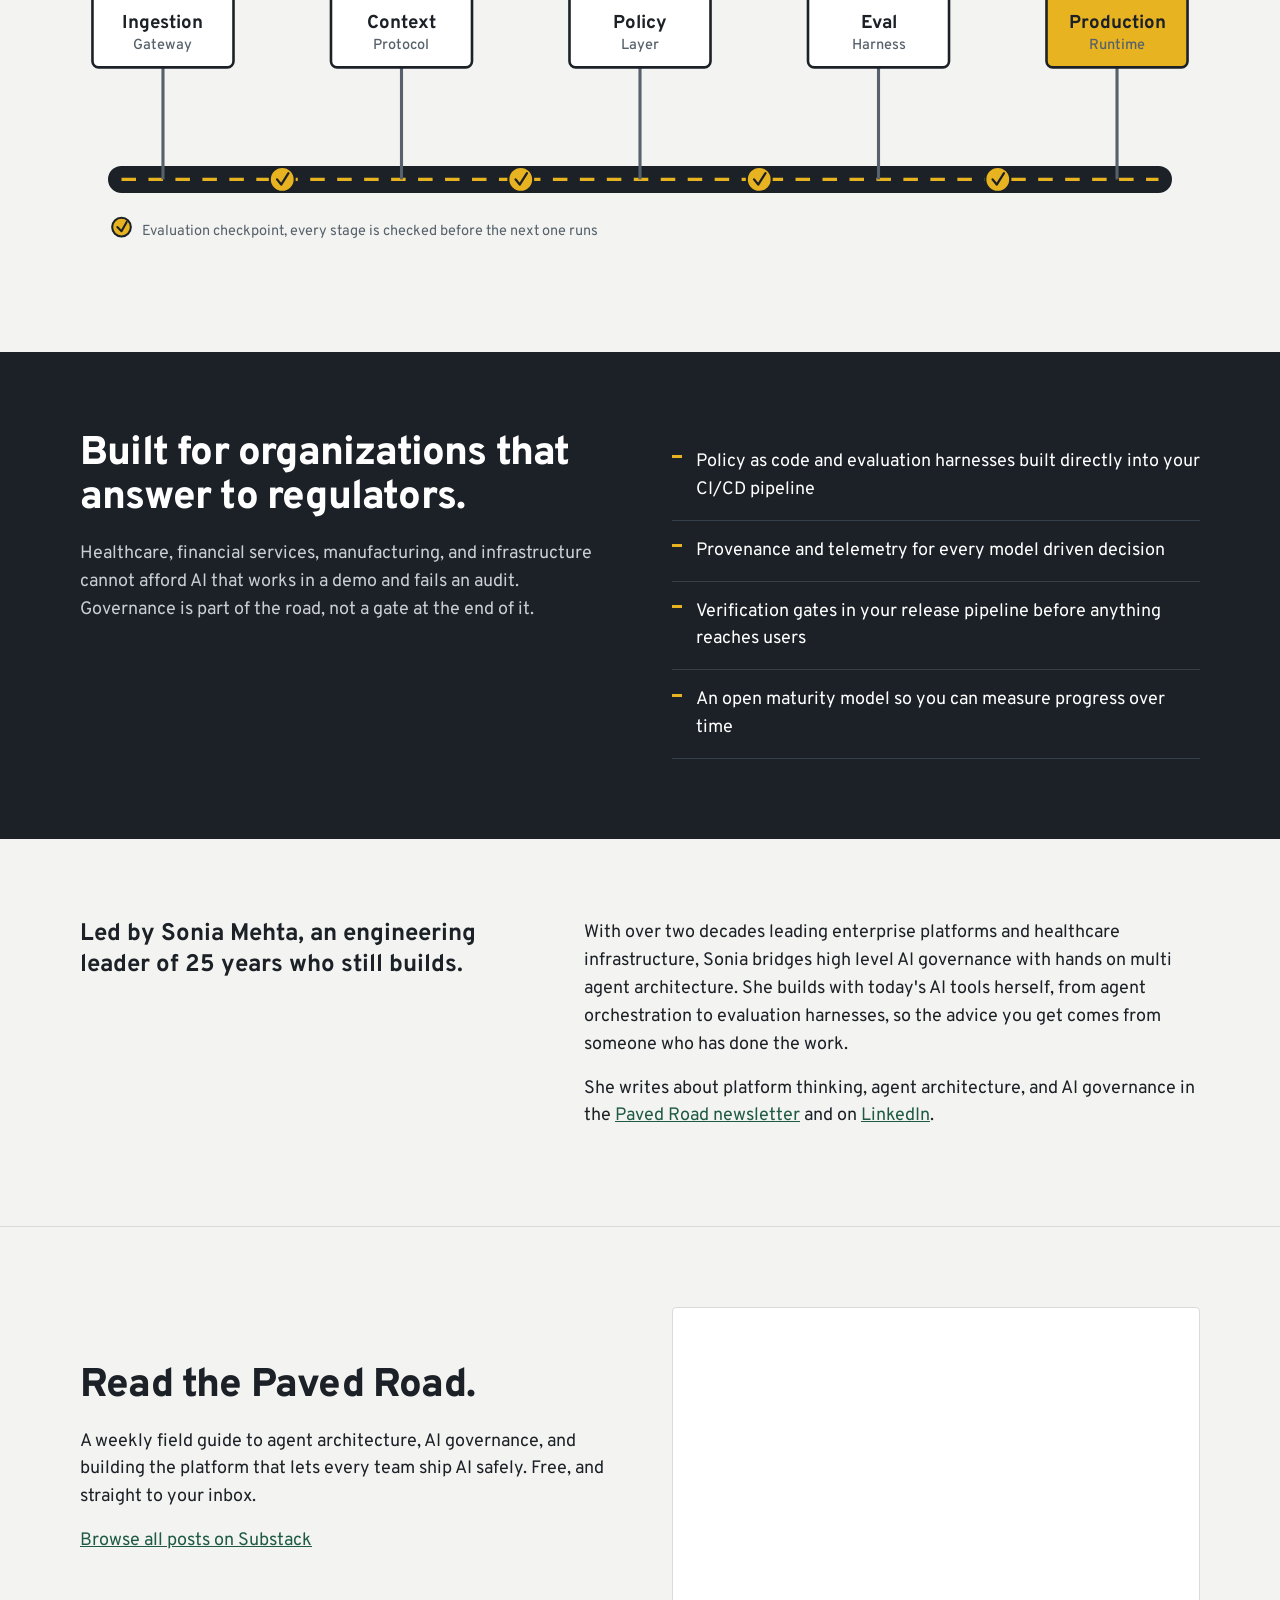
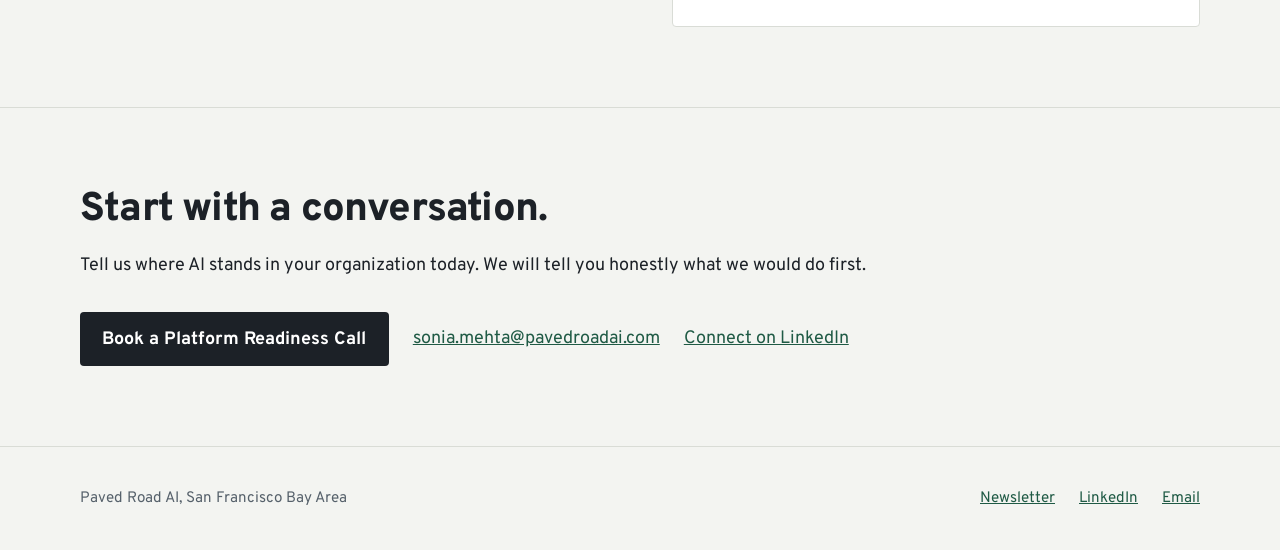
==== commit 337f534b: "Say San Francisco Bay Area instead of Saratoga in the footer Co-Authored-By: Claude Opus 5.5 <norepl" ====
--- a/index.html
+++ b/index.html
@@ -239,7 +239,7 @@
 
 <footer>
   <div class="wrap">
-    <span>Paved Road AI, Saratoga, California</span>
+    <span>Paved Road AI, San Francisco Bay Area</span>
     <nav class="foot-links" aria-label="Elsewhere">
       <a href="https://pavedroadai.substack.com">Newsletter</a>
       <a href="https://www.linkedin.com/in/sonia-mehta/">LinkedIn</a>
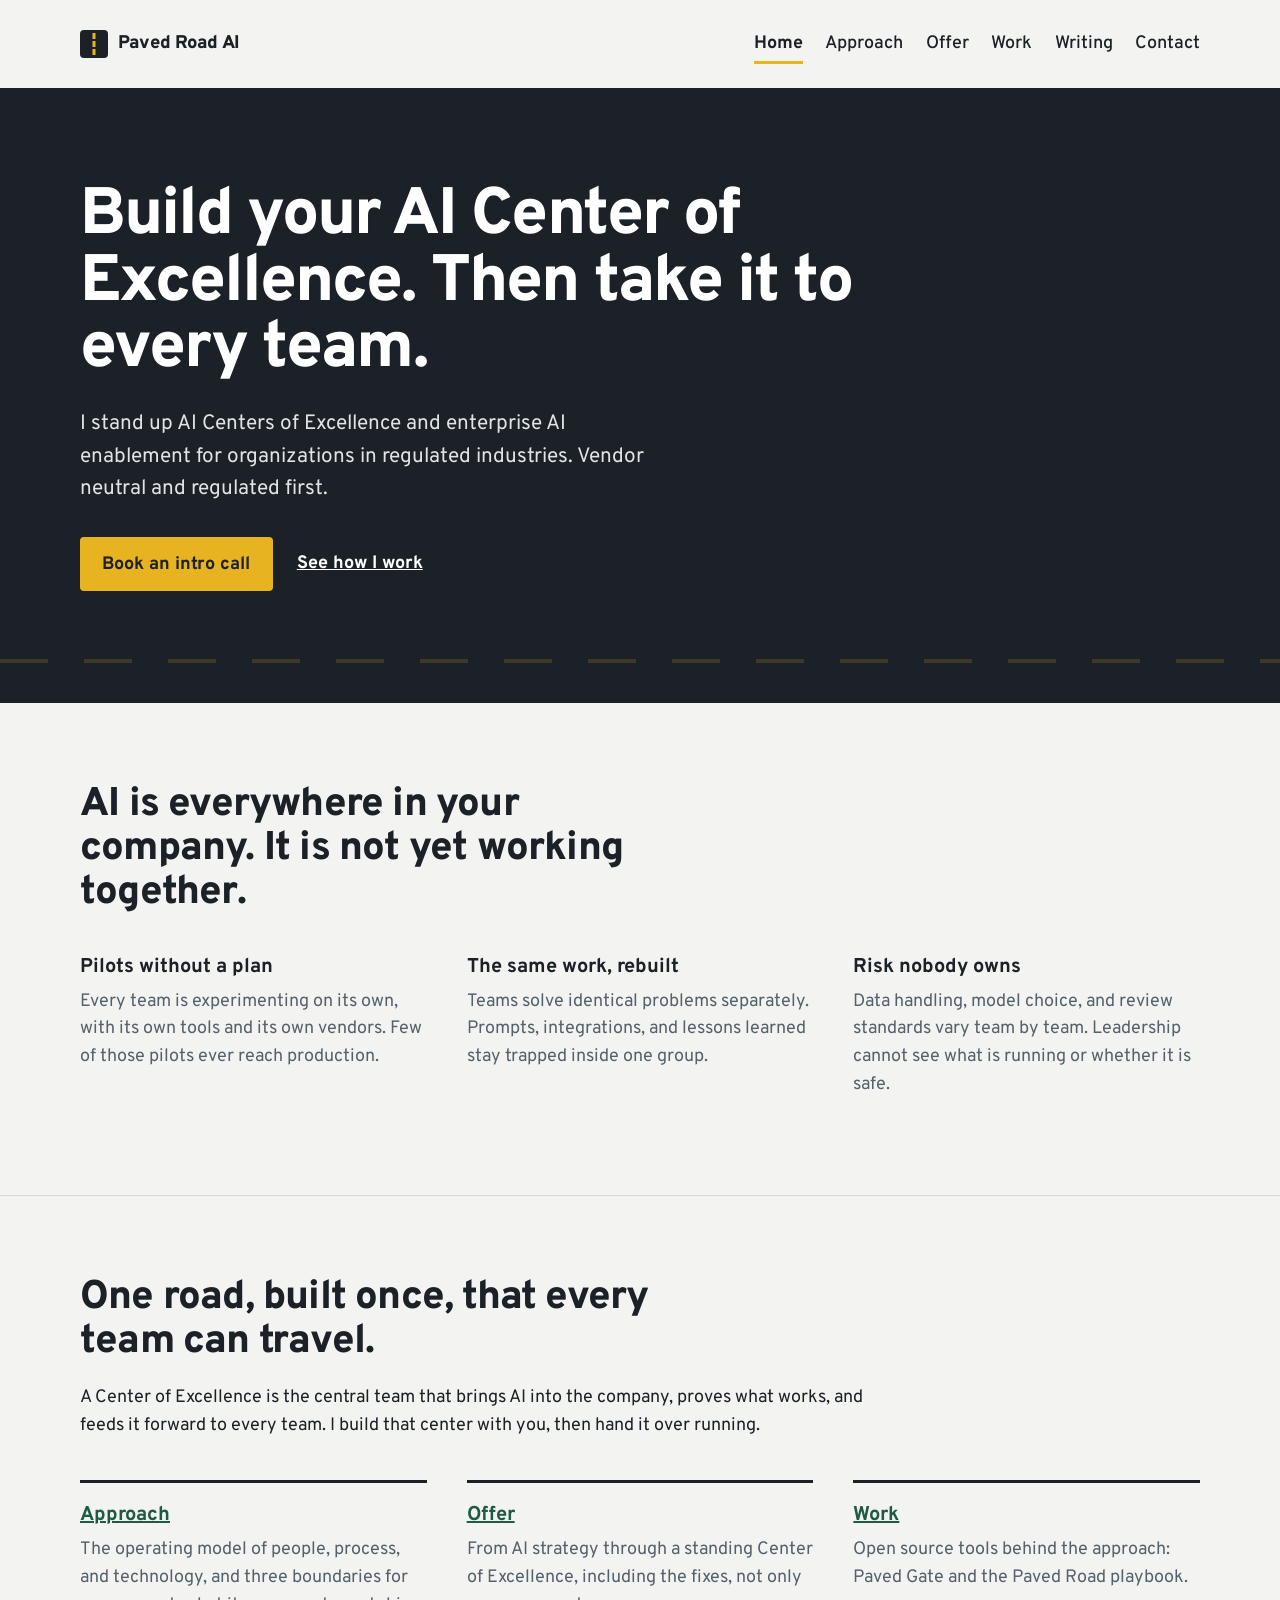
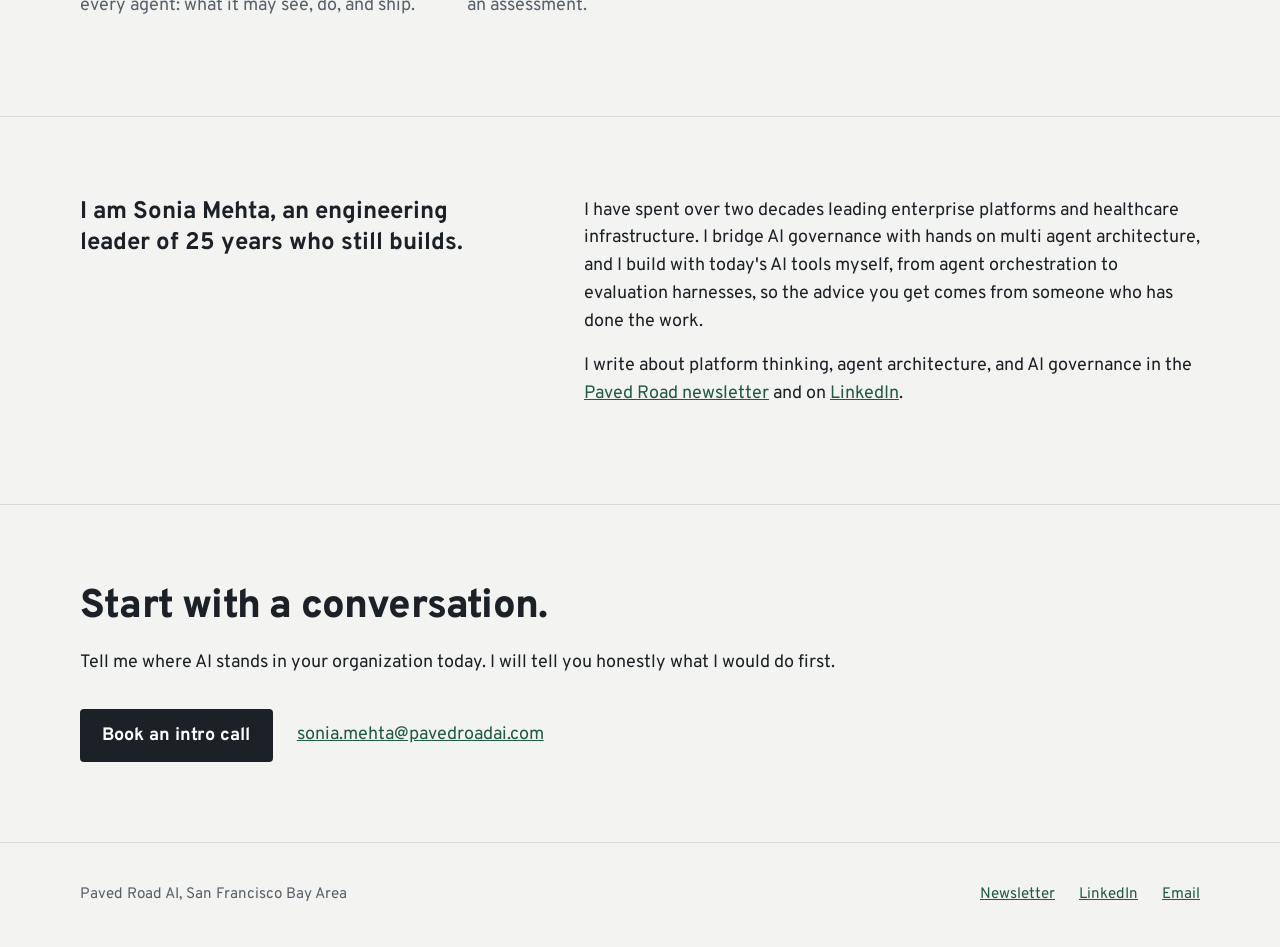
==== commit 2e16c928: "Rewrite Home in the first person with a photo hero and plain fallback Hero reads images/hero.jpg as " ====
--- a/index.html
+++ b/index.html
@@ -3,8 +3,8 @@
 <head>
 <meta charset="utf-8">
 <meta name="viewport" content="width=device-width, initial-scale=1, viewport-fit=cover">
-<title>Paved Road AI | Your AI Center of Excellence, built and enabled</title>
-<meta name="description" content="Paved Road AI builds your AI Center of Excellence, then enables every team to use it safely and at speed.">
+<title>Paved Road AI | AI Centers of Excellence for regulated industries</title>
+<meta name="description" content="I stand up AI Centers of Excellence and enterprise AI enablement for organizations in regulated industries. Vendor neutral and regulated first.">
 <link rel="preconnect" href="https://fonts.googleapis.com">
 <link rel="preconnect" href="https://fonts.gstatic.com" crossorigin>
 <link href="https://fonts.googleapis.com/css2?family=Overpass:wght@400;500;700;800&display=swap" rel="stylesheet">
@@ -32,35 +32,15 @@
 </header>
 
 <main id="main">
-  <div class="wrap hero">
-    <div>
+  <div class="hero-photo">
+    <div class="wrap">
       <h1>Build your AI Center of Excellence. Then take it to every team.</h1>
-      <p class="lede">We build the platform, governance, and evaluation harnesses that take your teams from scattered AI pilots to production, safely and at speed.</p>
-      <a class="btn js-book" href="#">Book a Platform Readiness Call</a>
-      <p class="hero-note">A 30 minute working session on where your AI platform stands today, and what production readiness would take.</p>
+      <p class="lede">I stand up AI Centers of Excellence and enterprise AI enablement for organizations in regulated industries. Vendor neutral and regulated first.</p>
+      <div class="actions">
+        <a class="btn btn-lane" href="https://calendly.com/mehta-sonia">Book an intro call</a>
+        <a class="hero-link" href="/approach/">See how I work</a>
+      </div>
     </div>
-    <svg class="road-map" viewBox="0 0 520 440" role="img" aria-label="One road labeled Center of Excellence branching into five roads leading to Finance, Operations, Engineering, Customer, and People.">
-      <g class="beds">
-        <path class="bed" d="M0 220 H150 C250 220 240 50 340 50 H400"/>
-        <path class="bed" d="M0 220 H150 C250 220 240 135 340 135 H400"/>
-        <path class="bed" d="M0 220 H400"/>
-        <path class="bed" d="M0 220 H150 C250 220 240 305 340 305 H400"/>
-        <path class="bed" d="M0 220 H150 C250 220 240 390 340 390 H400"/>
-      </g>
-      <g>
-        <path class="line" d="M0 220 H150 C250 220 240 50 340 50 H400"/>
-        <path class="line" d="M0 220 H150 C250 220 240 135 340 135 H400"/>
-        <path class="line" d="M0 220 H400"/>
-        <path class="line" d="M0 220 H150 C250 220 240 305 340 305 H400"/>
-        <path class="line" d="M0 220 H150 C250 220 240 390 340 390 H400"/>
-      </g>
-      <text class="hub" x="4" y="190">Center of Excellence</text>
-      <text x="412" y="56">Finance</text>
-      <text x="412" y="141">Operations</text>
-      <text x="412" y="226">Engineering</text>
-      <text x="412" y="311">Customer</text>
-      <text x="412" y="396">People</text>
-    </svg>
   </div>
 
   <section>
@@ -83,155 +63,44 @@
     </div>
   </section>
 
-  <section id="approach">
+  <section id="paths">
     <div class="wrap">
       <h2>One road, built once, that every team can travel.</h2>
-      <p>A Center of Excellence is the central team that brings AI into the company, proves what works, and feeds it forward to every team. We build that center with you, then hand it over running.</p>
-      <ol class="route">
+      <p>A Center of Excellence is the central team that brings AI into the company, proves what works, and feeds it forward to every team. I build that center with you, then hand it over running.</p>
+      <ul class="cards">
         <li>
-          <span class="stop">Assess</span>
-          <div class="days">First 30 days</div>
-          <h3>Find where AI creates real value</h3>
-          <p>We map current AI use across teams, rank opportunities by value and risk, and agree a 12 month roadmap with leadership.</p>
+          <h3><a href="/approach/">Approach</a></h3>
+          <p>The operating model of people, process, and technology, and three boundaries for every agent: what it may see, do, and ship.</p>
         </li>
         <li>
-          <span class="stop">Build</span>
-          <div class="days">Days 31 to 90</div>
-          <h3>Stand up the Center of Excellence</h3>
-          <p>Charter, operating model, intake for team requests, shared platform, and the governance that lets teams move quickly without guessing.</p>
+          <h3><a href="/offer/">Offer</a></h3>
+          <p>From AI strategy through a standing Center of Excellence, including the fixes, not only an assessment.</p>
         </li>
         <li>
-          <span class="stop">Scale</span>
-          <div class="days">Day 91 onward</div>
-          <h3>Enable every team</h3>
-          <p>Role based training for developers, architects, and leaders, reusable building blocks, and a steady cadence of new use cases moving into production.</p>
+          <h3><a href="/work/">Work</a></h3>
+          <p>Open source tools behind the approach: Paved Gate and the Paved Road playbook.</p>
         </li>
-      </ol>
-    </div>
-  </section>
-
-  <section id="services">
-    <div class="wrap">
-      <h2>What we do</h2>
-      <div class="services">
-        <div>
-          <h3>AI strategy and roadmap</h3>
-          <p>A clear point of view on where AI fits your business, which use cases come first, and how you will measure return.</p>
-        </div>
-        <div>
-          <h3>Center of Excellence setup</h3>
-          <p>The team, the charter, the shared platform, and the operating rhythm, built on agent orchestration patterns that turn scattered pilots into a managed portfolio.</p>
-        </div>
-        <div>
-          <h3>Team enablement</h3>
-          <p>Cohort training and certification tracks so every function can build and use AI with confidence, not just the engineering team.</p>
-        </div>
-        <div>
-          <h3>AI assurance</h3>
-          <p>Evaluation harnesses and runtime telemetry that prove your agents are doing what they should, built into how software ships rather than bolted on at the end.</p>
-        </div>
-      </div>
-    </div>
-  </section>
-
-  <section id="architecture">
-    <div class="wrap">
-      <h2>What the platform actually looks like.</h2>
-      <p>Not a slide, a real shape. Every AI system we build routes through the same five stages, so nothing reaches a user without being checked, and nothing has to be rebuilt by the next team that needs it.</p>
-      <svg class="pipeline" viewBox="0 0 1080 280" role="img" aria-label="A road with five stops: Ingestion Gateway, Context Protocol, Policy Layer, Eval Harness, and Production Runtime, with evaluation checkpoints running along the road between each stop.">
-        <path class="road-bed2" d="M40 200 H1040"/>
-        <path class="road-line2" d="M40 200 H1040"/>
-        <g class="checkpoints">
-          <g transform="translate(195,200)"><circle r="12"/><path d="M-5 0 L-1 5 L6 -6" /></g>
-          <g transform="translate(425,200)"><circle r="12"/><path d="M-5 0 L-1 5 L6 -6" /></g>
-          <g transform="translate(655,200)"><circle r="12"/><path d="M-5 0 L-1 5 L6 -6" /></g>
-          <g transform="translate(885,200)"><circle r="12"/><path d="M-5 0 L-1 5 L6 -6" /></g>
-        </g>
-        <g class="signs">
-          <g transform="translate(80,0)">
-            <line class="post" x1="0" y1="90" x2="0" y2="200"/>
-            <rect x="-68" y="20" width="136" height="72" rx="6"/>
-            <text y="54">Ingestion</text>
-            <text y="74" class="sub">Gateway</text>
-          </g>
-          <g transform="translate(310,0)">
-            <line class="post" x1="0" y1="90" x2="0" y2="200"/>
-            <rect x="-68" y="20" width="136" height="72" rx="6"/>
-            <text y="54">Context</text>
-            <text y="74" class="sub">Protocol</text>
-          </g>
-          <g transform="translate(540,0)">
-            <line class="post" x1="0" y1="90" x2="0" y2="200"/>
-            <rect x="-68" y="20" width="136" height="72" rx="6"/>
-            <text y="54">Policy</text>
-            <text y="74" class="sub">Layer</text>
-          </g>
-          <g transform="translate(770,0)">
-            <line class="post" x1="0" y1="90" x2="0" y2="200"/>
-            <rect x="-68" y="20" width="136" height="72" rx="6"/>
-            <text y="54">Eval</text>
-            <text y="74" class="sub">Harness</text>
-          </g>
-          <g transform="translate(1000,0)" class="sign-final">
-            <line class="post" x1="0" y1="90" x2="0" y2="200"/>
-            <rect x="-68" y="20" width="136" height="72" rx="6"/>
-            <text y="54">Production</text>
-            <text y="74" class="sub">Runtime</text>
-          </g>
-        </g>
-        <g class="legend" transform="translate(40,250)">
-          <circle r="9" cy="-4"/>
-          <path d="M-4 -4 L0 0 L5 -9" transform="translate(0,0)"/>
-          <text x="20" y="0">Evaluation checkpoint, every stage is checked before the next one runs</text>
-        </g>
-      </svg>
-    </div>
-  </section>
-
-  <section class="assurance">
-    <div class="wrap cols">
-      <div>
-        <h2>Built for organizations that answer to regulators.</h2>
-        <p>Healthcare, financial services, manufacturing, and infrastructure cannot afford AI that works in a demo and fails an audit. Governance is part of the road, not a gate at the end of it.</p>
-      </div>
-      <ul>
-        <li>Policy as code and evaluation harnesses built directly into your CI/CD pipeline</li>
-        <li>Provenance and telemetry for every model driven decision</li>
-        <li>Verification gates in your release pipeline before anything reaches users</li>
-        <li>An open maturity model so you can measure progress over time</li>
       </ul>
     </div>
   </section>
 
   <section id="about">
     <div class="wrap about">
-      <p class="kicker">Led by Sonia Mehta, an engineering leader of 25 years who still builds.</p>
+      <p class="kicker">I am Sonia Mehta, an engineering leader of 25 years who still builds.</p>
       <div>
-        <p>With over two decades leading enterprise platforms and healthcare infrastructure, Sonia bridges high level AI governance with hands on multi agent architecture. She builds with today's AI tools herself, from agent orchestration to evaluation harnesses, so the advice you get comes from someone who has done the work.</p>
-        <p>She writes about platform thinking, agent architecture, and AI governance in the <a href="https://pavedroadai.substack.com">Paved Road newsletter</a> and on <a href="https://www.linkedin.com/in/sonia-mehta/">LinkedIn</a>.</p>
+        <p>I have spent over two decades leading enterprise platforms and healthcare infrastructure. I bridge AI governance with hands on multi agent architecture, and I build with today's AI tools myself, from agent orchestration to evaluation harnesses, so the advice you get comes from someone who has done the work.</p>
+        <p>I write about platform thinking, agent architecture, and AI governance in the <a href="/writing/">Paved Road newsletter</a> and on <a href="https://www.linkedin.com/in/sonia-mehta/">LinkedIn</a>.</p>
       </div>
-    </div>
-  </section>
-
-  <section id="newsletter" class="newsletter">
-    <div class="wrap news-cols">
-      <div>
-        <h2>Read the Paved Road.</h2>
-        <p>A weekly field guide to agent architecture, AI governance, and building the platform that lets every team ship AI safely. Free, and straight to your inbox.</p>
-        <p><a href="https://pavedroadai.substack.com">Browse all posts on Substack</a></p>
-      </div>
-      <iframe src="https://pavedroadai.substack.com/embed" title="Subscribe to the Paved Road newsletter" loading="lazy"></iframe>
     </div>
   </section>
 
   <section class="closing">
     <div class="wrap">
       <h2>Start with a conversation.</h2>
-      <p>Tell us where AI stands in your organization today. We will tell you honestly what we would do first.</p>
+      <p>Tell me where AI stands in your organization today. I will tell you honestly what I would do first.</p>
       <div class="actions">
-        <a class="btn js-book" href="#">Book a Platform Readiness Call</a>
+        <a class="btn" href="https://calendly.com/mehta-sonia">Book an intro call</a>
         <a href="mailto:sonia.mehta@pavedroadai.com">sonia.mehta@pavedroadai.com</a>
-        <a href="https://www.linkedin.com/in/sonia-mehta/">Connect on LinkedIn</a>
       </div>
     </div>
   </section>
@@ -248,14 +117,5 @@
   </div>
 </footer>
 
-<script>
-  // CALENDLY: paste your scheduling link between the quotes.
-  var CALENDLY_URL = "https://calendly.com/mehta-sonia";
-  document.querySelectorAll(".js-book").forEach(function (a) {
-    a.href = CALENDLY_URL;
-    a.target = "_blank";
-    a.rel = "noopener";
-  });
-</script>
 </body>
 </html>
--- a/assets/site.css
+++ b/assets/site.css
@@ -43,10 +43,9 @@
   transition: background .15s ease;
 }
 .btn:hover { background: var(--sign); }
-.btn.small { padding: .6rem 1rem .5rem; font-size: 1rem; }
+.btn-lane { background: var(--lane); color: var(--asphalt); }
+.btn-lane:hover { background: #fff; }
 
-/* Hero */
-.hero { display: grid; grid-template-columns: 1.05fr 1fr; gap: 3rem; align-items: center; padding-block: 3.5rem 5rem; }
 h1 {
   font-size: clamp(2.4rem, 5.2vw, 4.1rem);
   line-height: 1.02;
@@ -54,18 +53,23 @@
   font-weight: 800;
   margin: 0 0 1.5rem;
 }
-.lede { font-size: 1.3rem; color: var(--slate); max-width: 34ch; margin: 0 0 2rem; }
-.hero-note { margin-top: 1rem; font-size: .95rem; color: var(--slate); }
 
-.road-map { width: 100%; height: auto; display: block; }
-.road-map .bed { fill: none; stroke: var(--asphalt); stroke-width: 30; stroke-linecap: butt; }
-.road-map .line { fill: none; stroke: var(--lane); stroke-width: 3; stroke-dasharray: 14 12; }
-.road-map text { font-family: "Overpass", sans-serif; fill: var(--asphalt); font-size: 17px; font-weight: 700; }
-.road-map .hub { font-size: 15px; font-weight: 700; fill: var(--slate); }
-@media (prefers-reduced-motion: no-preference) {
-  .road-map .line { animation: flow 2.8s cubic-bezier(.2,.7,.3,1) 1 both; }
-  @keyframes flow { from { stroke-dashoffset: 260; } to { stroke-dashoffset: 0; } }
+/* Hero: the photo at /images/hero.jpg sits under a dark overlay. Until it exists,
+   the asphalt color and one dashed lane stripe show instead. */
+.hero-photo {
+  color: #fff;
+  background:
+    linear-gradient(rgba(28, 33, 39, .65), rgba(28, 33, 39, .85)),
+    url("/images/hero.jpg") center / cover no-repeat,
+    repeating-linear-gradient(to right, var(--lane) 0 48px, transparent 48px 84px) left 0 bottom 2.5rem / 100% 4px no-repeat,
+    var(--asphalt);
 }
+.hero-photo .wrap { padding-block: 6rem 7rem; }
+.hero-photo h1 { max-width: 18ch; }
+.lede { font-size: 1.3rem; color: #E1E4E7; max-width: 44ch; margin: 0 0 2rem; }
+.hero-photo .actions { display: flex; flex-wrap: wrap; gap: 1.5rem; align-items: center; }
+.hero-link { color: #fff; font-weight: 700; }
+.hero-photo a:focus-visible { outline-color: #fff; }
 
 /* Sections */
 section { padding-block: 5rem; }
@@ -143,8 +147,8 @@
 footer .wrap { display: flex; flex-wrap: wrap; gap: 1rem 2rem; justify-content: space-between; }
 
 @media (max-width: 860px) {
-  .hero, .assurance .cols, .about, .news-cols { grid-template-columns: 1fr; gap: 2.5rem; }
-  .hero { padding-block: 2rem 3.5rem; }
+  .assurance .cols, .about, .news-cols { grid-template-columns: 1fr; gap: 2.5rem; }
+  .hero-photo .wrap { padding-block: 3.5rem 5rem; }
   .problem-grid, .services { grid-template-columns: 1fr; gap: 0; }
   .pipeline { min-width: 820px; }
   #architecture .wrap { overflow-x: auto; }
@@ -162,6 +166,10 @@
 .nav a { display: inline-block; padding: .35rem 0 .2rem; color: var(--asphalt); text-decoration: none; font-weight: 500; border-bottom: 3px solid transparent; }
 .nav a:hover { border-bottom-color: var(--curb); }
 .nav a[aria-current="page"] { font-weight: 700; border-bottom-color: var(--lane); }
+
+.cards { list-style: none; margin: 2.5rem 0 0; padding: 0; display: grid; grid-template-columns: repeat(3, 1fr); gap: 1.5rem 2.5rem; }
+.cards li { padding-top: 1.25rem; border-top: 3px solid var(--asphalt); }
+.cards p { color: var(--slate); }
 
 /* Inner pages */
 .page-head { padding-block: 3rem 3.5rem; }
@@ -183,5 +191,6 @@
 
 @media (max-width: 860px) {
   .boundaries { grid-template-columns: 1fr; gap: 1.5rem; }
+  .cards { grid-template-columns: 1fr; }
   .page-head { padding-block: 1.5rem 2.5rem; }
 }
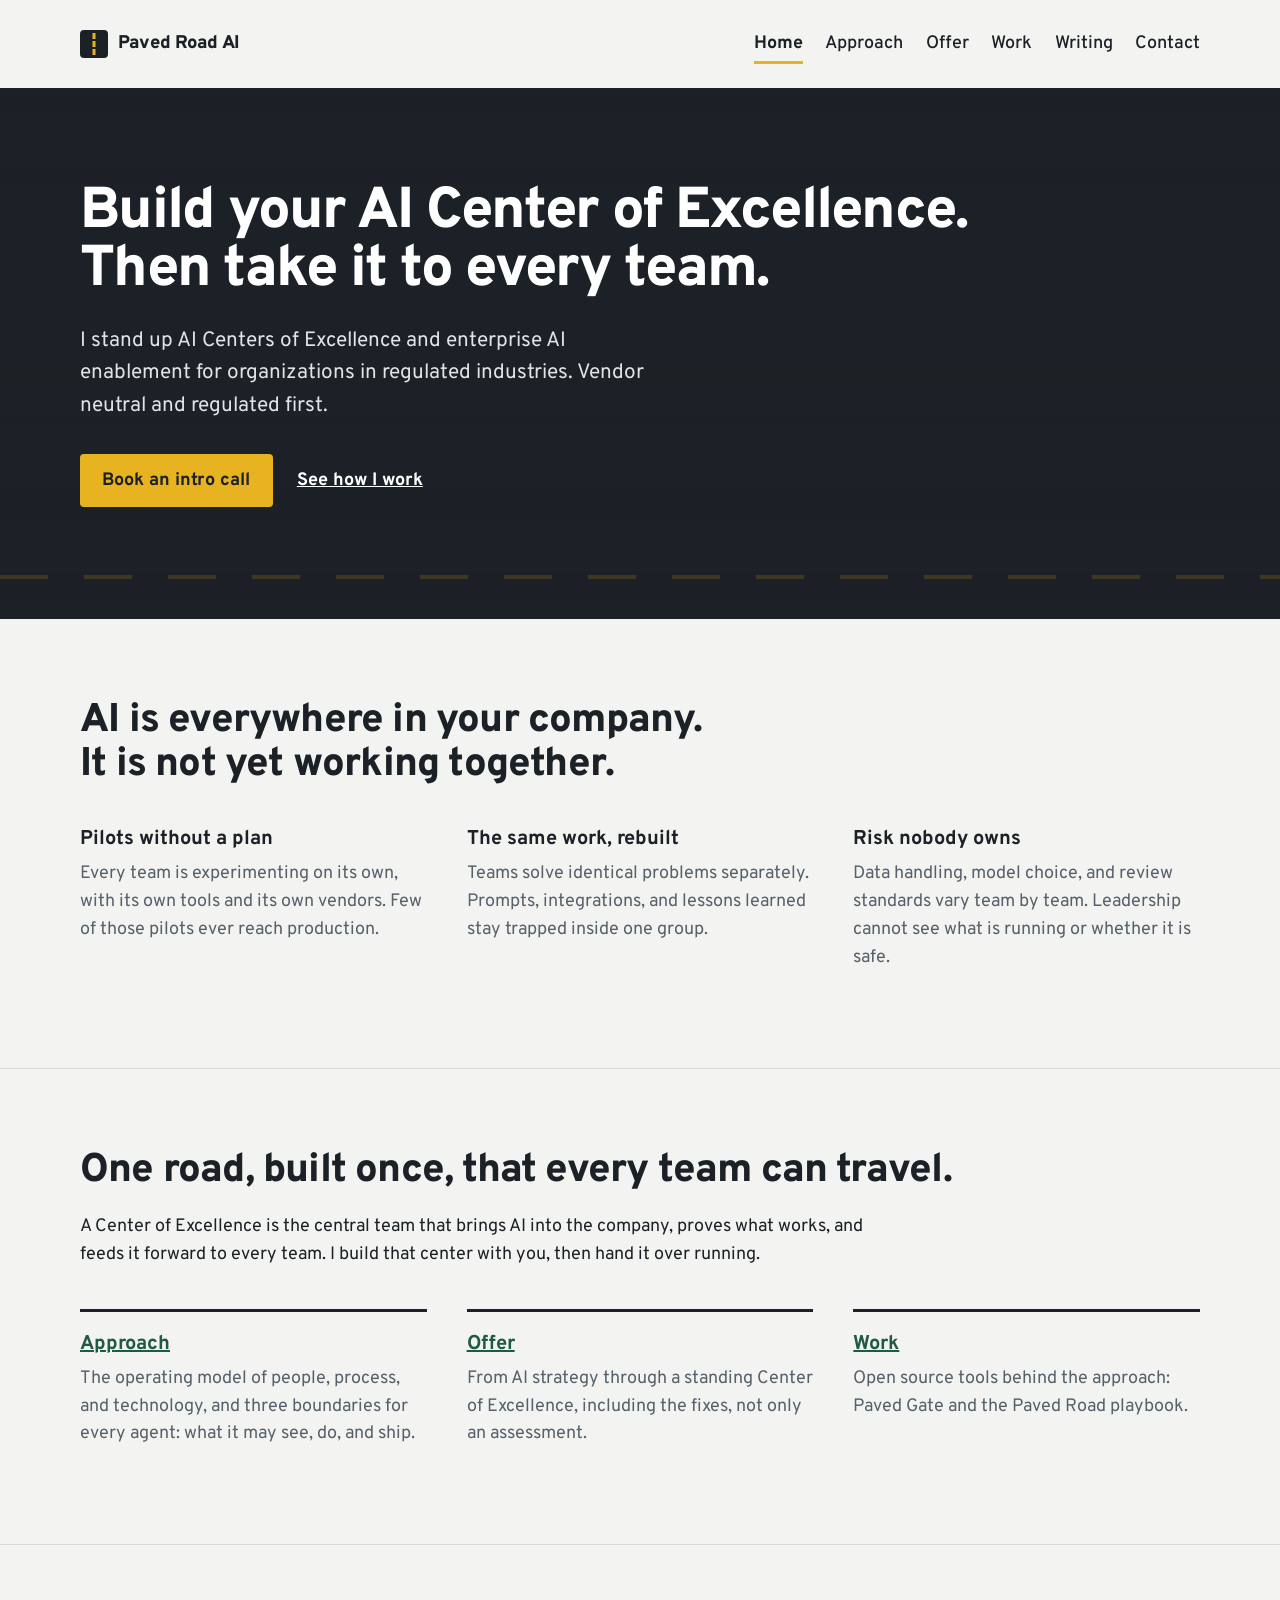
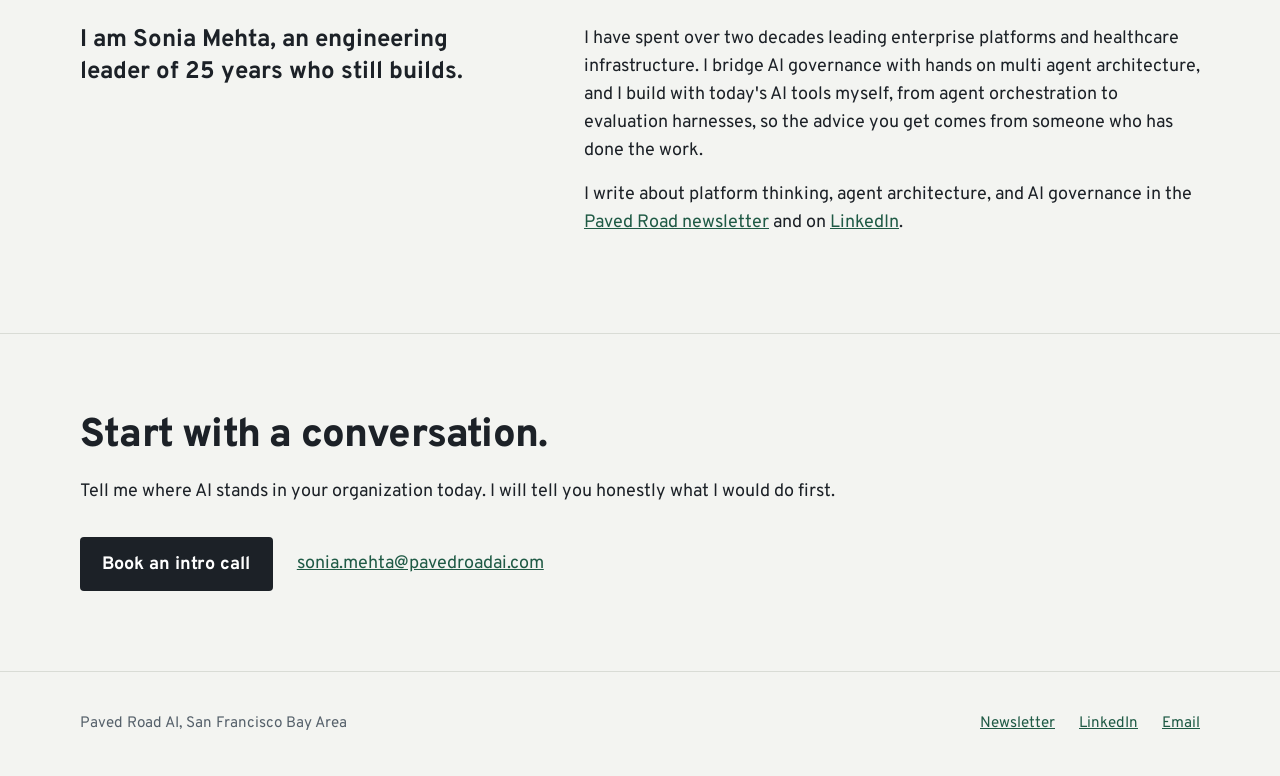
==== commit 1fa001d1: "Put each sentence of a heading on its own line Removes the narrow width caps on headings so single s" ====
--- a/index.html
+++ b/index.html
@@ -34,7 +34,7 @@
 <main id="main">
   <div class="hero-photo">
     <div class="wrap">
-      <h1>Build your AI Center of Excellence. Then take it to every team.</h1>
+      <h1><span class="line">Build your AI Center of Excellence.</span> <span class="line">Then take it to every team.</span></h1>
       <p class="lede">I stand up AI Centers of Excellence and enterprise AI enablement for organizations in regulated industries. Vendor neutral and regulated first.</p>
       <div class="actions">
         <a class="btn btn-lane" href="https://calendly.com/mehta-sonia">Book an intro call</a>
@@ -45,7 +45,7 @@
 
   <section>
     <div class="wrap">
-      <h2>AI is everywhere in your company. It is not yet working together.</h2>
+      <h2><span class="line">AI is everywhere in your company.</span> <span class="line">It is not yet working together.</span></h2>
       <div class="problem-grid">
         <div>
           <h3>Pilots without a plan</h3>
--- a/assets/site.css
+++ b/assets/site.css
@@ -65,16 +65,19 @@
     var(--asphalt);
 }
 .hero-photo .wrap { padding-block: 6rem 7rem; }
-.hero-photo h1 { max-width: 18ch; }
+.hero-photo h1 { font-size: clamp(2.2rem, 4.6vw, 3.6rem); }
 .lede { font-size: 1.3rem; color: #E1E4E7; max-width: 44ch; margin: 0 0 2rem; }
 .hero-photo .actions { display: flex; flex-wrap: wrap; gap: 1.5rem; align-items: center; }
 .hero-link { color: #fff; font-weight: 700; }
 .hero-photo a:focus-visible { outline-color: #fff; }
 
+/* Headings: each sentence of a multi sentence heading starts its own line. */
+.line { display: block; }
+
 /* Sections */
 section { padding-block: 5rem; }
 section + section { border-top: 1px solid var(--curb); }
-h2 { font-size: clamp(1.8rem, 3.2vw, 2.5rem); line-height: 1.1; letter-spacing: -.02em; font-weight: 800; margin: 0 0 1.25rem; max-width: 22ch; }
+h2 { font-size: clamp(1.8rem, 3.2vw, 2.5rem); line-height: 1.1; letter-spacing: -.02em; font-weight: 800; margin: 0 0 1.25rem; }
 h3 { font-size: 1.25rem; line-height: 1.25; margin: 0 0 .5rem; font-weight: 700; }
 p { margin: 0 0 1rem; max-width: var(--measure); }
 
@@ -173,7 +176,7 @@
 
 /* Inner pages */
 .page-head { padding-block: 3rem 3.5rem; }
-.page-head h1 { font-size: clamp(2.2rem, 4.4vw, 3.4rem); max-width: 20ch; }
+.page-head h1 { font-size: clamp(2.2rem, 4.4vw, 3.4rem); }
 .intro { font-size: 1.25rem; color: var(--slate); max-width: 60ch; margin: 0; }
 .page-head + section { border-top: 1px solid var(--curb); }
 
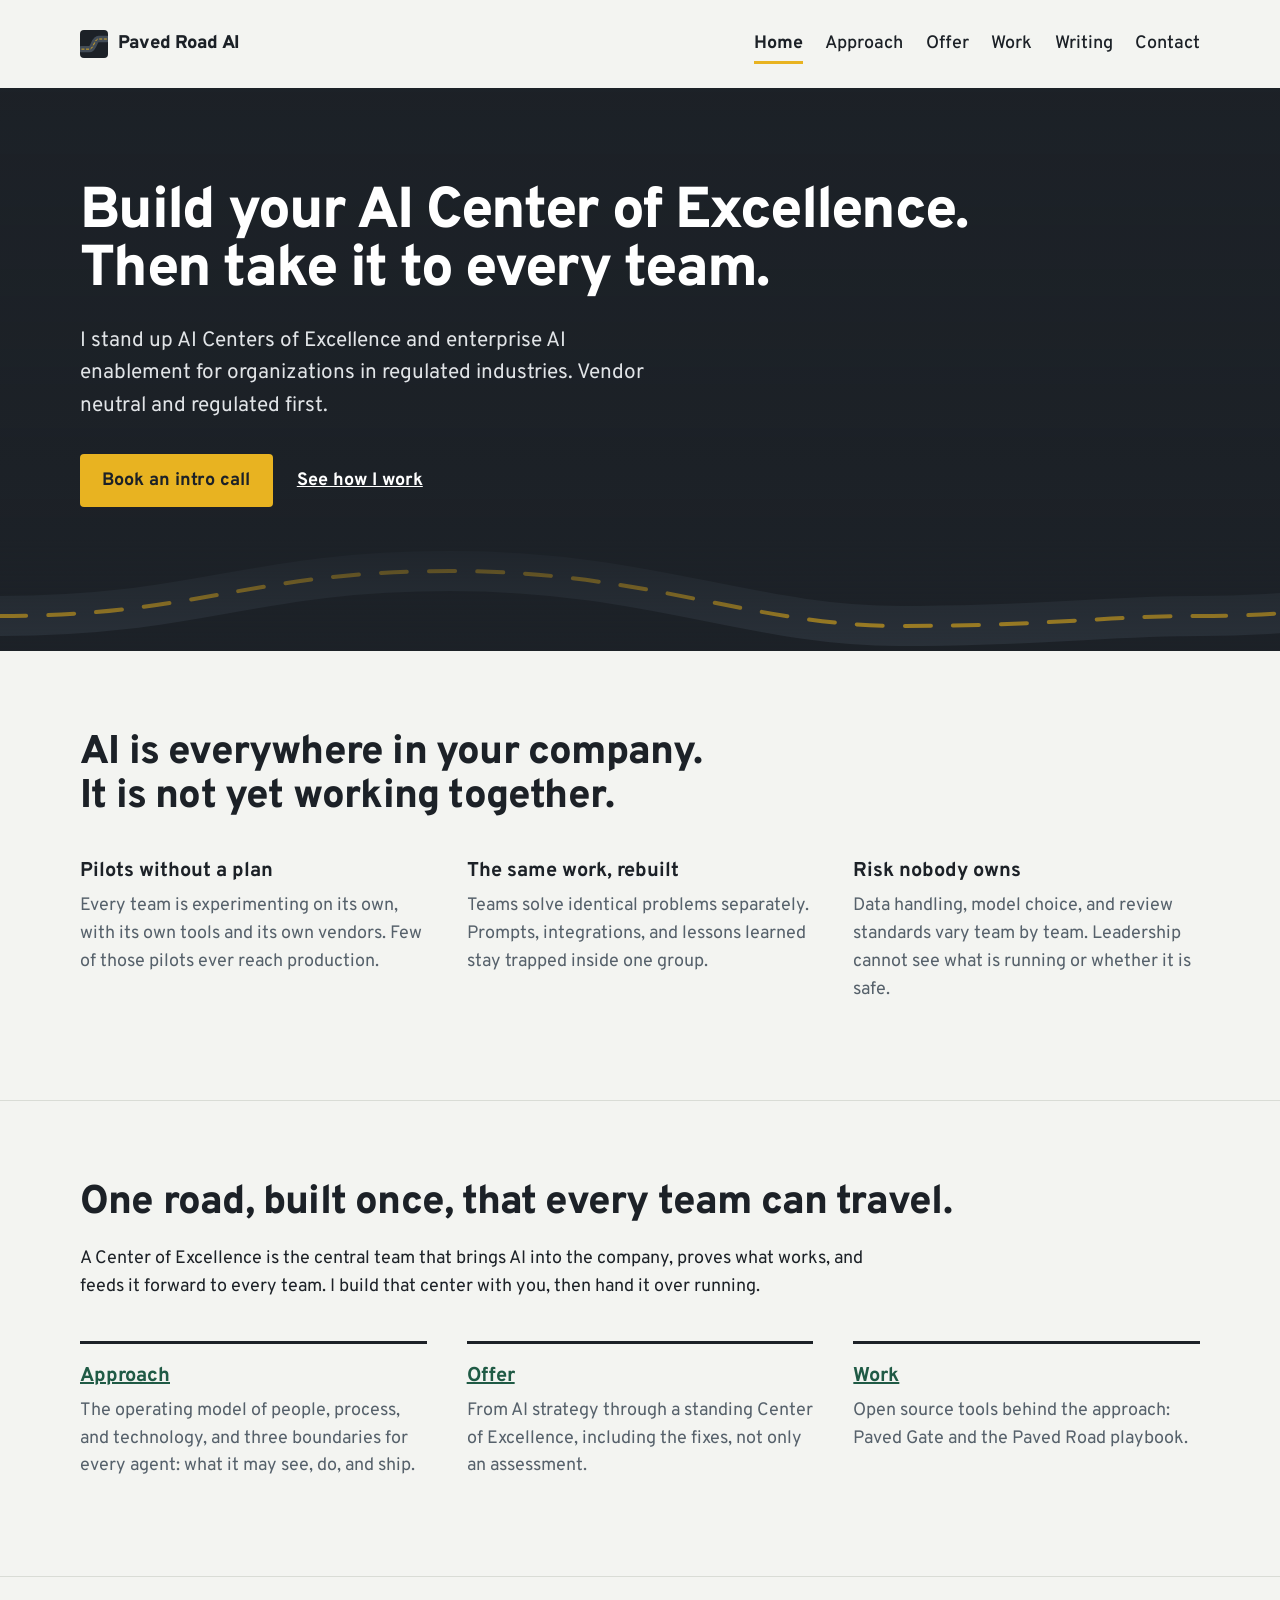
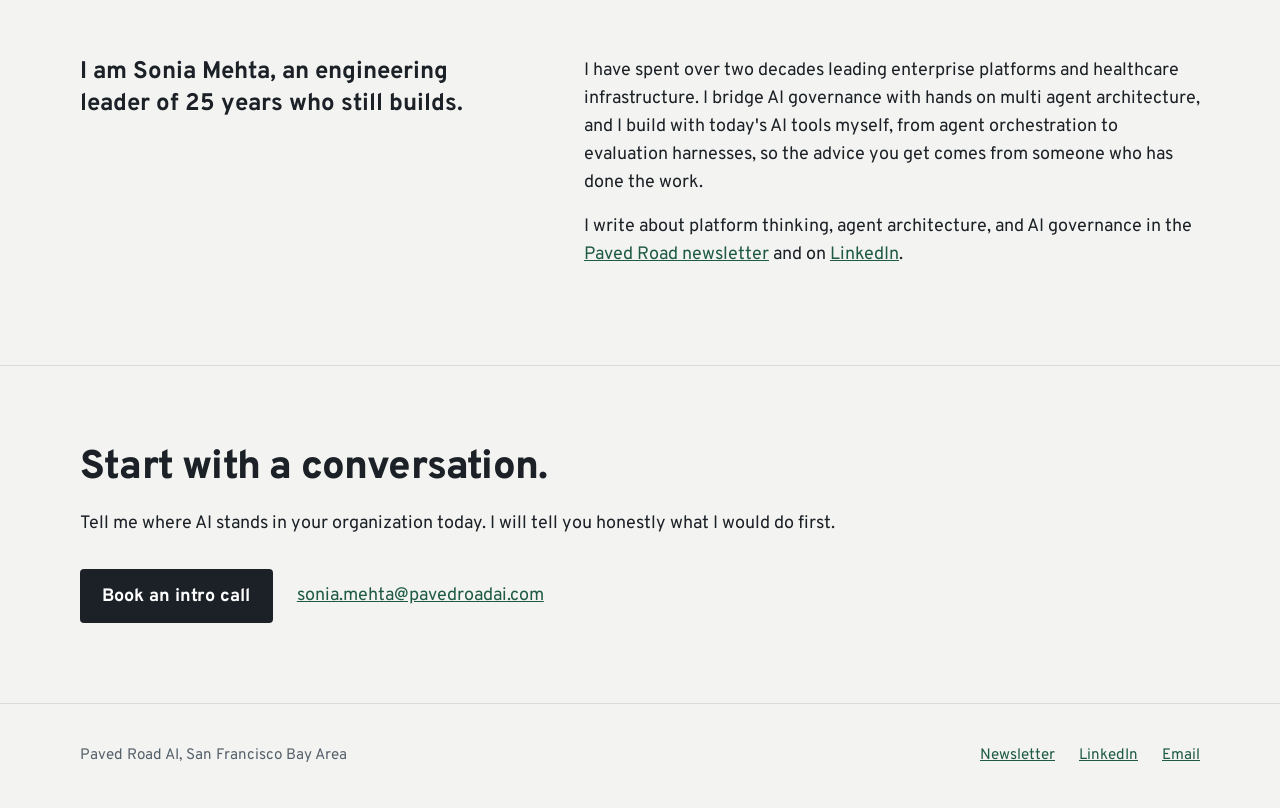
==== commit 8b8f8d4f: "Use the curved road logo from the Substack; curve the hero fallback road The logo is redrawn as SVG " ====
--- a/index.html
+++ b/index.html
@@ -5,6 +5,20 @@
 <meta name="viewport" content="width=device-width, initial-scale=1, viewport-fit=cover">
 <title>Paved Road AI | AI Centers of Excellence for regulated industries</title>
 <meta name="description" content="I stand up AI Centers of Excellence and enterprise AI enablement for organizations in regulated industries. Vendor neutral and regulated first.">
+<link rel="canonical" href="https://pavedroadai.com/">
+<meta property="og:type" content="website">
+<meta property="og:site_name" content="Paved Road AI">
+<meta property="og:title" content="Paved Road AI | AI Centers of Excellence for regulated industries">
+<meta property="og:description" content="I stand up AI Centers of Excellence and enterprise AI enablement for organizations in regulated industries. Vendor neutral and regulated first.">
+<meta property="og:url" content="https://pavedroadai.com/">
+<meta property="og:image" content="https://pavedroadai.com/assets/share.png">
+<meta property="og:image:width" content="1200">
+<meta property="og:image:height" content="630">
+<meta property="og:image:alt" content="Paved Road AI. AI Centers of Excellence for regulated industries.">
+<meta name="twitter:card" content="summary_large_image">
+<meta name="twitter:title" content="Paved Road AI | AI Centers of Excellence for regulated industries">
+<meta name="twitter:description" content="I stand up AI Centers of Excellence and enterprise AI enablement for organizations in regulated industries. Vendor neutral and regulated first.">
+<meta name="twitter:image" content="https://pavedroadai.com/assets/share.png">
 <link rel="preconnect" href="https://fonts.googleapis.com">
 <link rel="preconnect" href="https://fonts.gstatic.com" crossorigin>
 <link href="https://fonts.googleapis.com/css2?family=Overpass:wght@400;500;700;800&display=swap" rel="stylesheet">
@@ -16,7 +30,7 @@
 
 <header class="wrap top">
   <a class="mark" href="/">
-    <svg viewBox="0 0 28 28" aria-hidden="true"><rect width="28" height="28" rx="4" fill="#1C2127"/><rect x="12.5" y="3" width="3" height="6" fill="#E8B321"/><rect x="12.5" y="11" width="3" height="6" fill="#E8B321"/><rect x="12.5" y="19" width="3" height="6" fill="#E8B321"/></svg>
+    <img src="/assets/favicon.svg" alt="" width="28" height="28">
     Paved Road AI
   </a>
   <nav aria-label="Primary">
--- a/assets/site.css
+++ b/assets/site.css
@@ -30,7 +30,7 @@
 /* Header */
 .top { display: flex; align-items: center; justify-content: space-between; padding-block: 1.5rem; }
 .mark { display: flex; align-items: center; gap: .6rem; font-weight: 800; font-size: 1.15rem; text-decoration: none; color: var(--asphalt); letter-spacing: -.01em; }
-.mark svg { width: 28px; height: 28px; }
+.mark img { width: 28px; height: 28px; display: block; }
 
 .btn {
   display: inline-block;
@@ -55,16 +55,17 @@
 }
 
 /* Hero: the photo at /images/hero.jpg sits under a dark overlay. Until it exists,
-   the asphalt color and one dashed lane stripe show instead. */
+   the asphalt color and a winding road along the bottom show instead. The overlay
+   lightens in the bottom band, below the text, so that road stays visible. */
 .hero-photo {
   color: #fff;
   background:
-    linear-gradient(rgba(28, 33, 39, .65), rgba(28, 33, 39, .85)),
+    linear-gradient(to top, rgba(28, 33, 39, .25) 0, rgba(28, 33, 39, .85) 7rem, rgba(28, 33, 39, .65) 100%),
     url("/images/hero.jpg") center / cover no-repeat,
-    repeating-linear-gradient(to right, var(--lane) 0 48px, transparent 48px 84px) left 0 bottom 2.5rem / 100% 4px no-repeat,
+    url("data:image/svg+xml,%3Csvg xmlns='http://www.w3.org/2000/svg' viewBox='0 0 1200 110'%3E%3Cpath d='M0 75C200 75 250 30 450 30S750 85 900 85S1100 75 1200 75' fill='none' stroke='%232E363F' stroke-width='40'/%3E%3Cpath d='M0 75C200 75 250 30 450 30S750 85 900 85S1100 75 1200 75' fill='none' stroke='%23E8B321' stroke-width='4' stroke-linecap='round' stroke-dasharray='26 22'/%3E%3C/svg%3E") left bottom / auto 110px repeat-x,
     var(--asphalt);
 }
-.hero-photo .wrap { padding-block: 6rem 7rem; }
+.hero-photo .wrap { padding-block: 6rem 9rem; }
 .hero-photo h1 { font-size: clamp(2.2rem, 4.6vw, 3.6rem); }
 .lede { font-size: 1.3rem; color: #E1E4E7; max-width: 44ch; margin: 0 0 2rem; }
 .hero-photo .actions { display: flex; flex-wrap: wrap; gap: 1.5rem; align-items: center; }
@@ -151,7 +152,7 @@
 
 @media (max-width: 860px) {
   .assurance .cols, .about, .news-cols { grid-template-columns: 1fr; gap: 2.5rem; }
-  .hero-photo .wrap { padding-block: 3.5rem 5rem; }
+  .hero-photo .wrap { padding-block: 3.5rem 8rem; }
   .problem-grid, .services { grid-template-columns: 1fr; gap: 0; }
   .pipeline { min-width: 820px; }
   #architecture .wrap { overflow-x: auto; }
@@ -189,8 +190,6 @@
 .contact-list { list-style: none; margin: 0; padding: 0; }
 .contact-list li { padding: .6rem 0; border-bottom: 1px solid var(--curb); max-width: var(--measure); }
 
-.placeholder { background: #FFF4CC; border: 2px dashed var(--asphalt); padding: 1rem 1.25rem; max-width: var(--measure); }
-ul.placeholder { padding-left: 2.5rem; }
 
 @media (max-width: 860px) {
   .boundaries { grid-template-columns: 1fr; gap: 1.5rem; }
